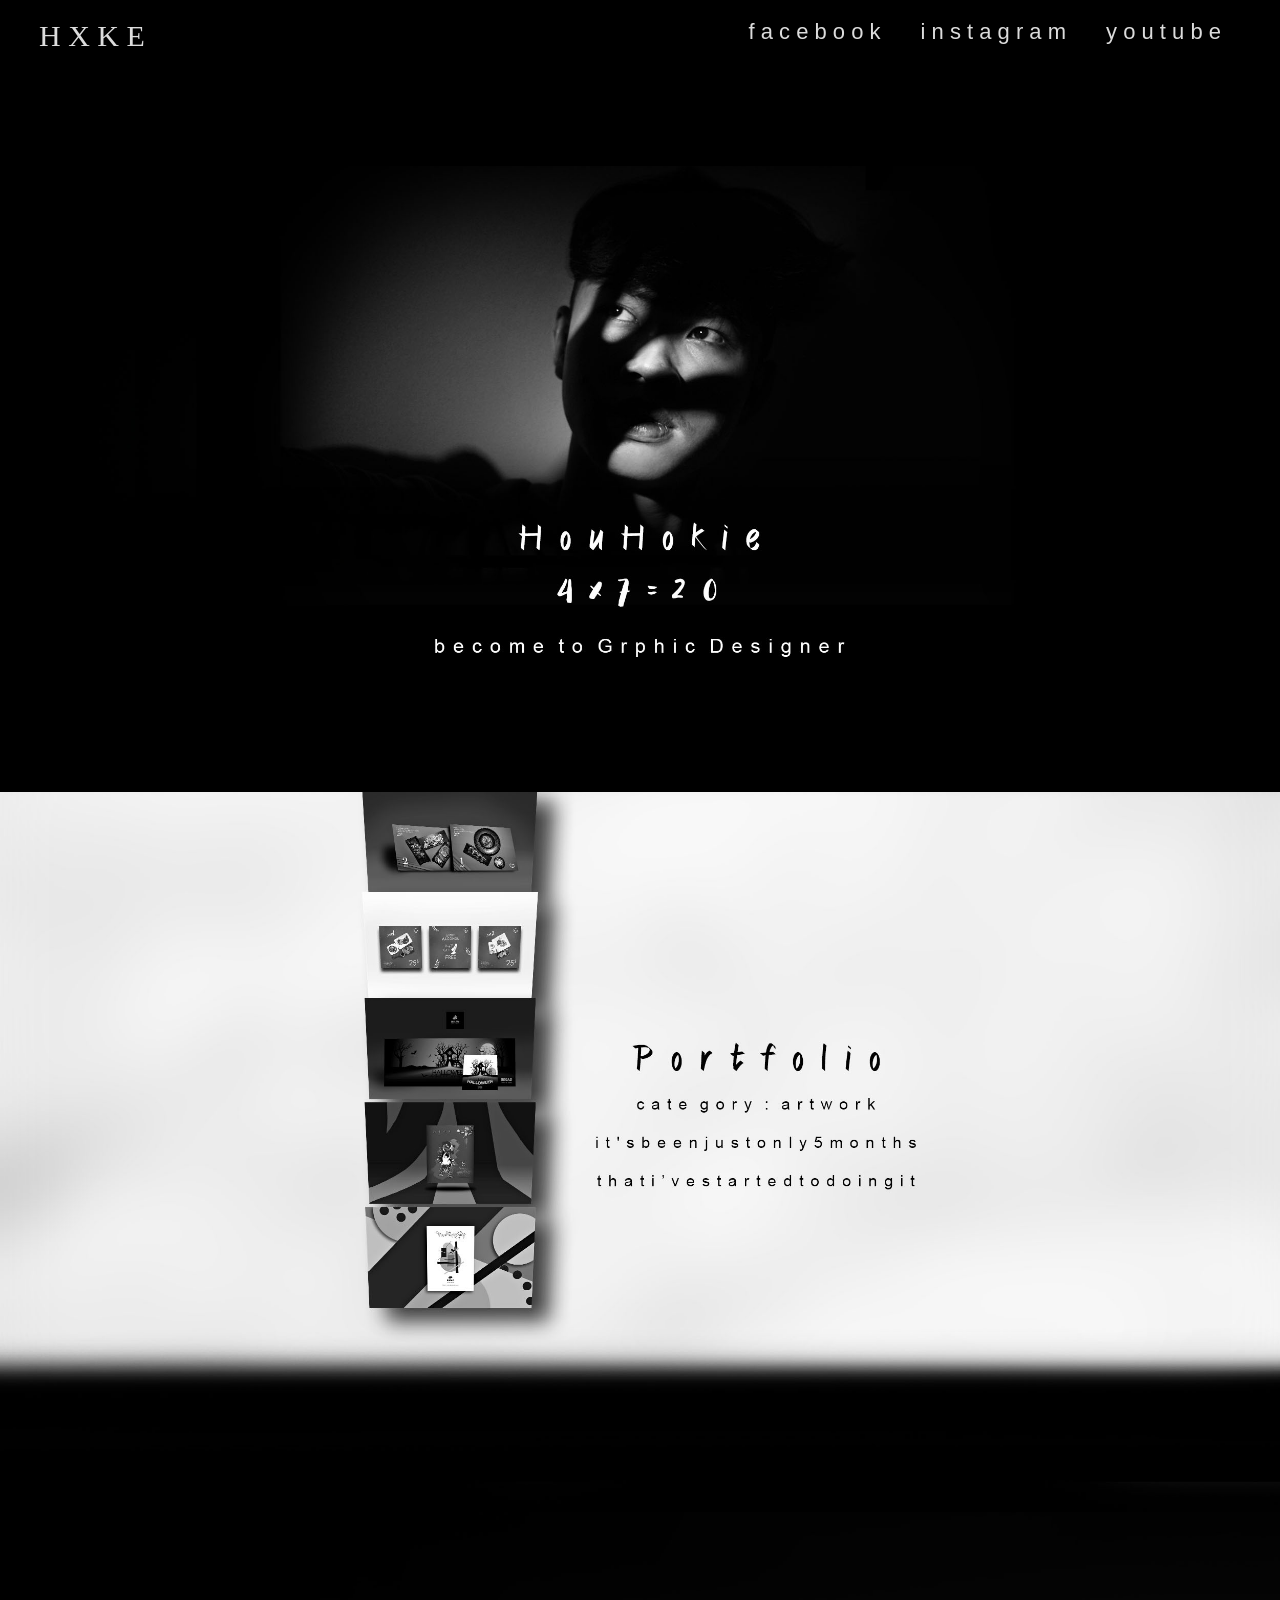
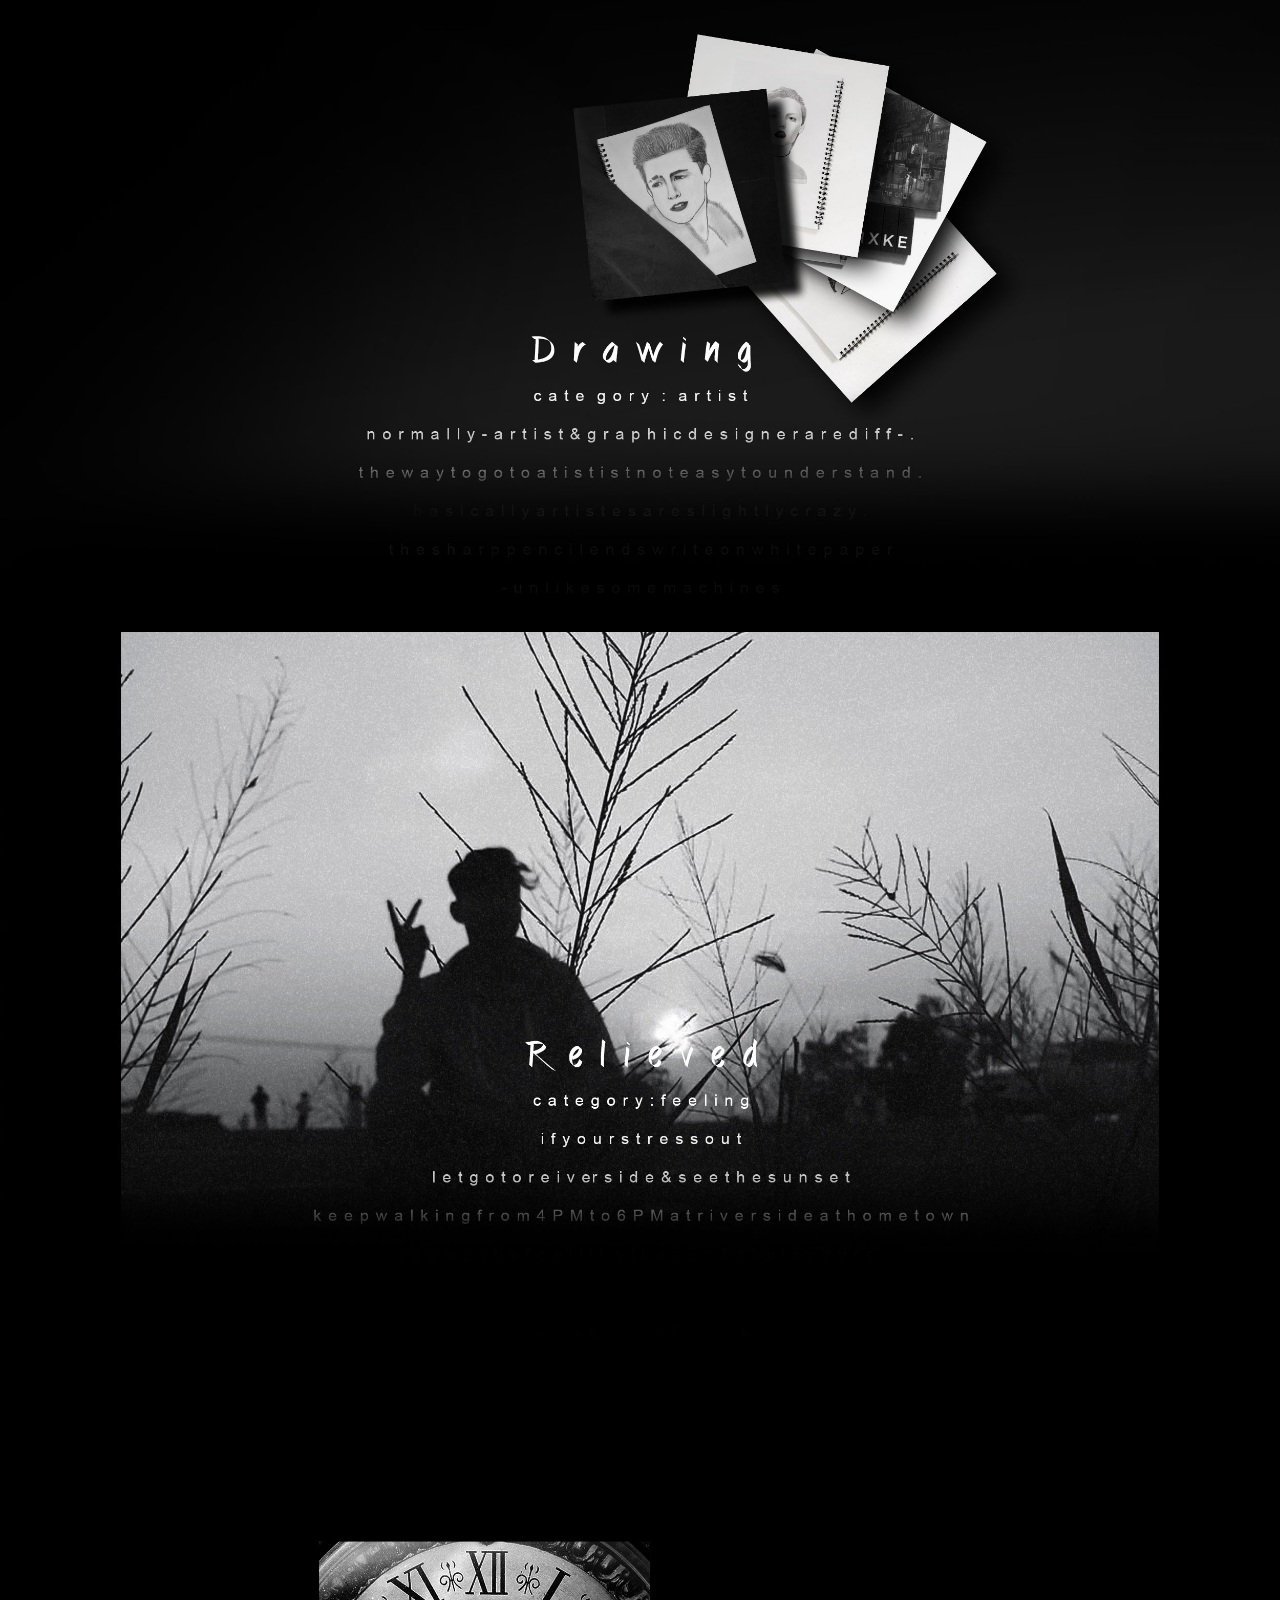
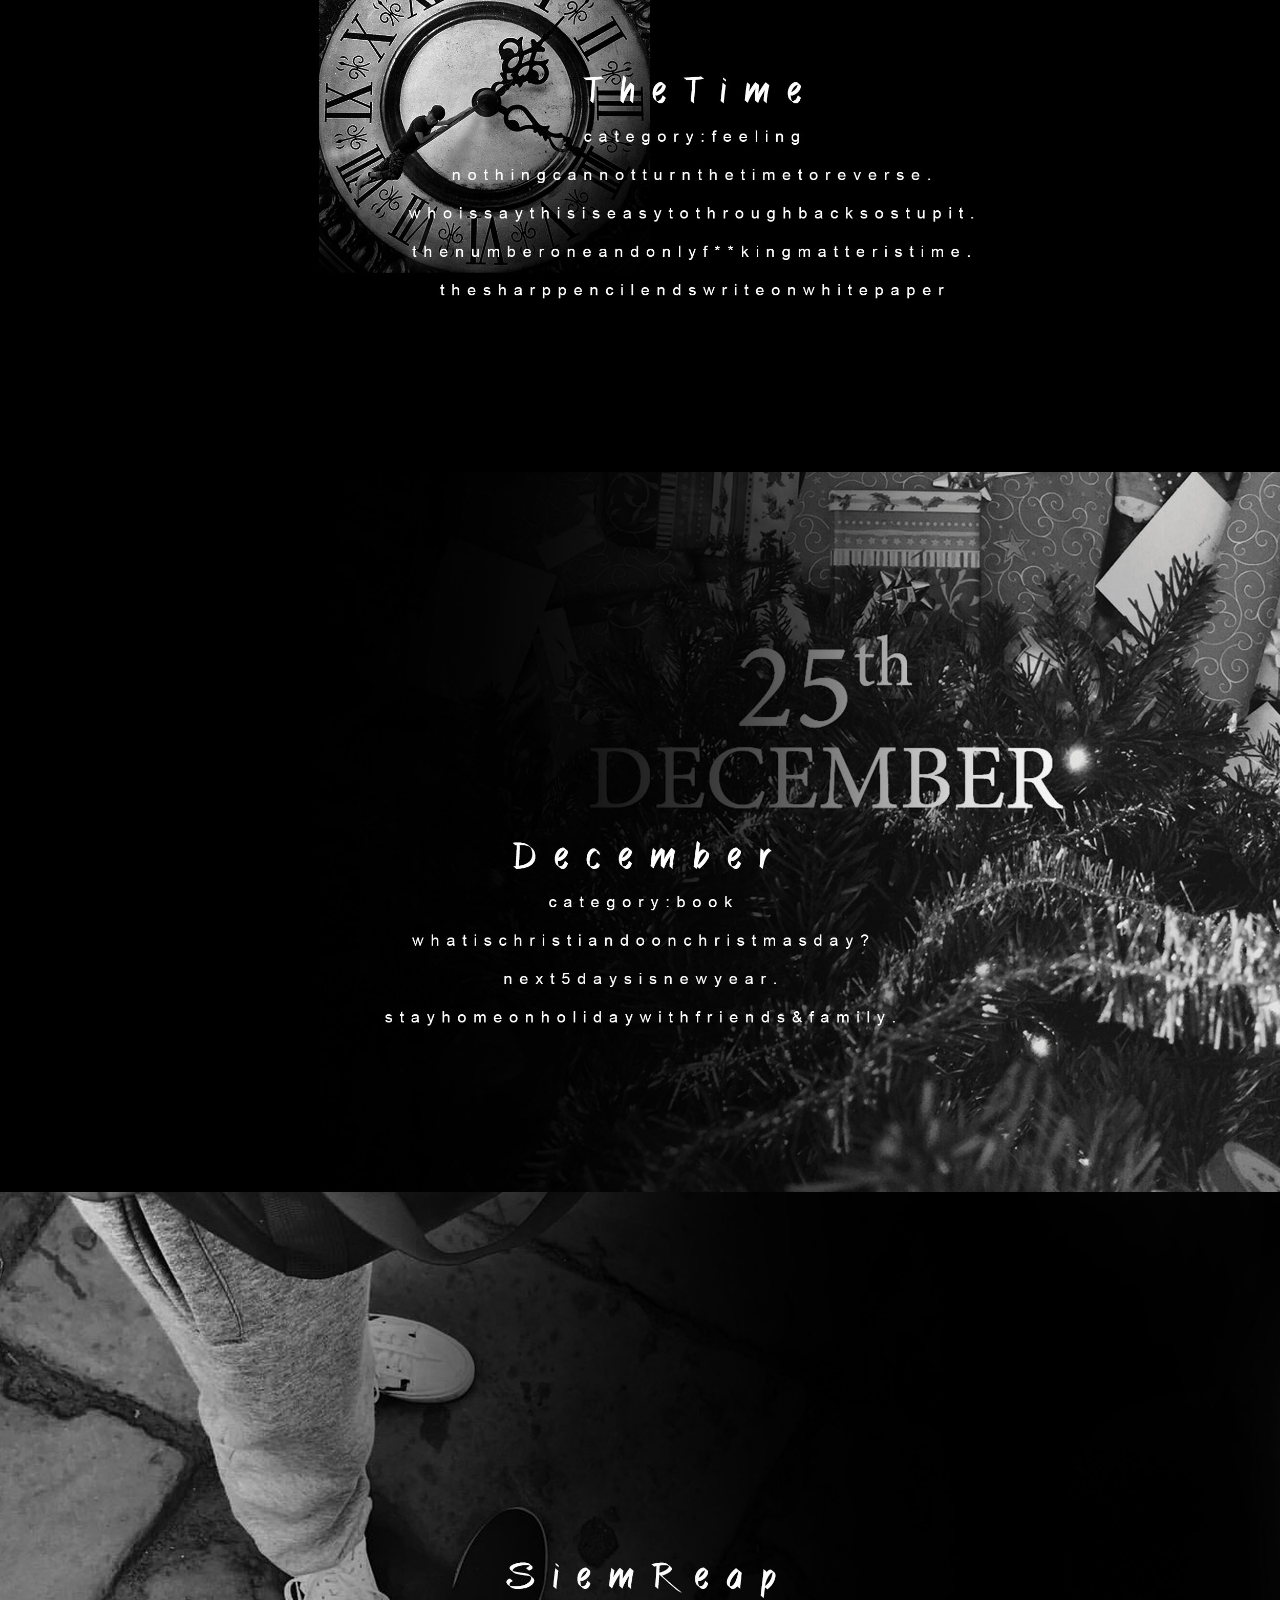
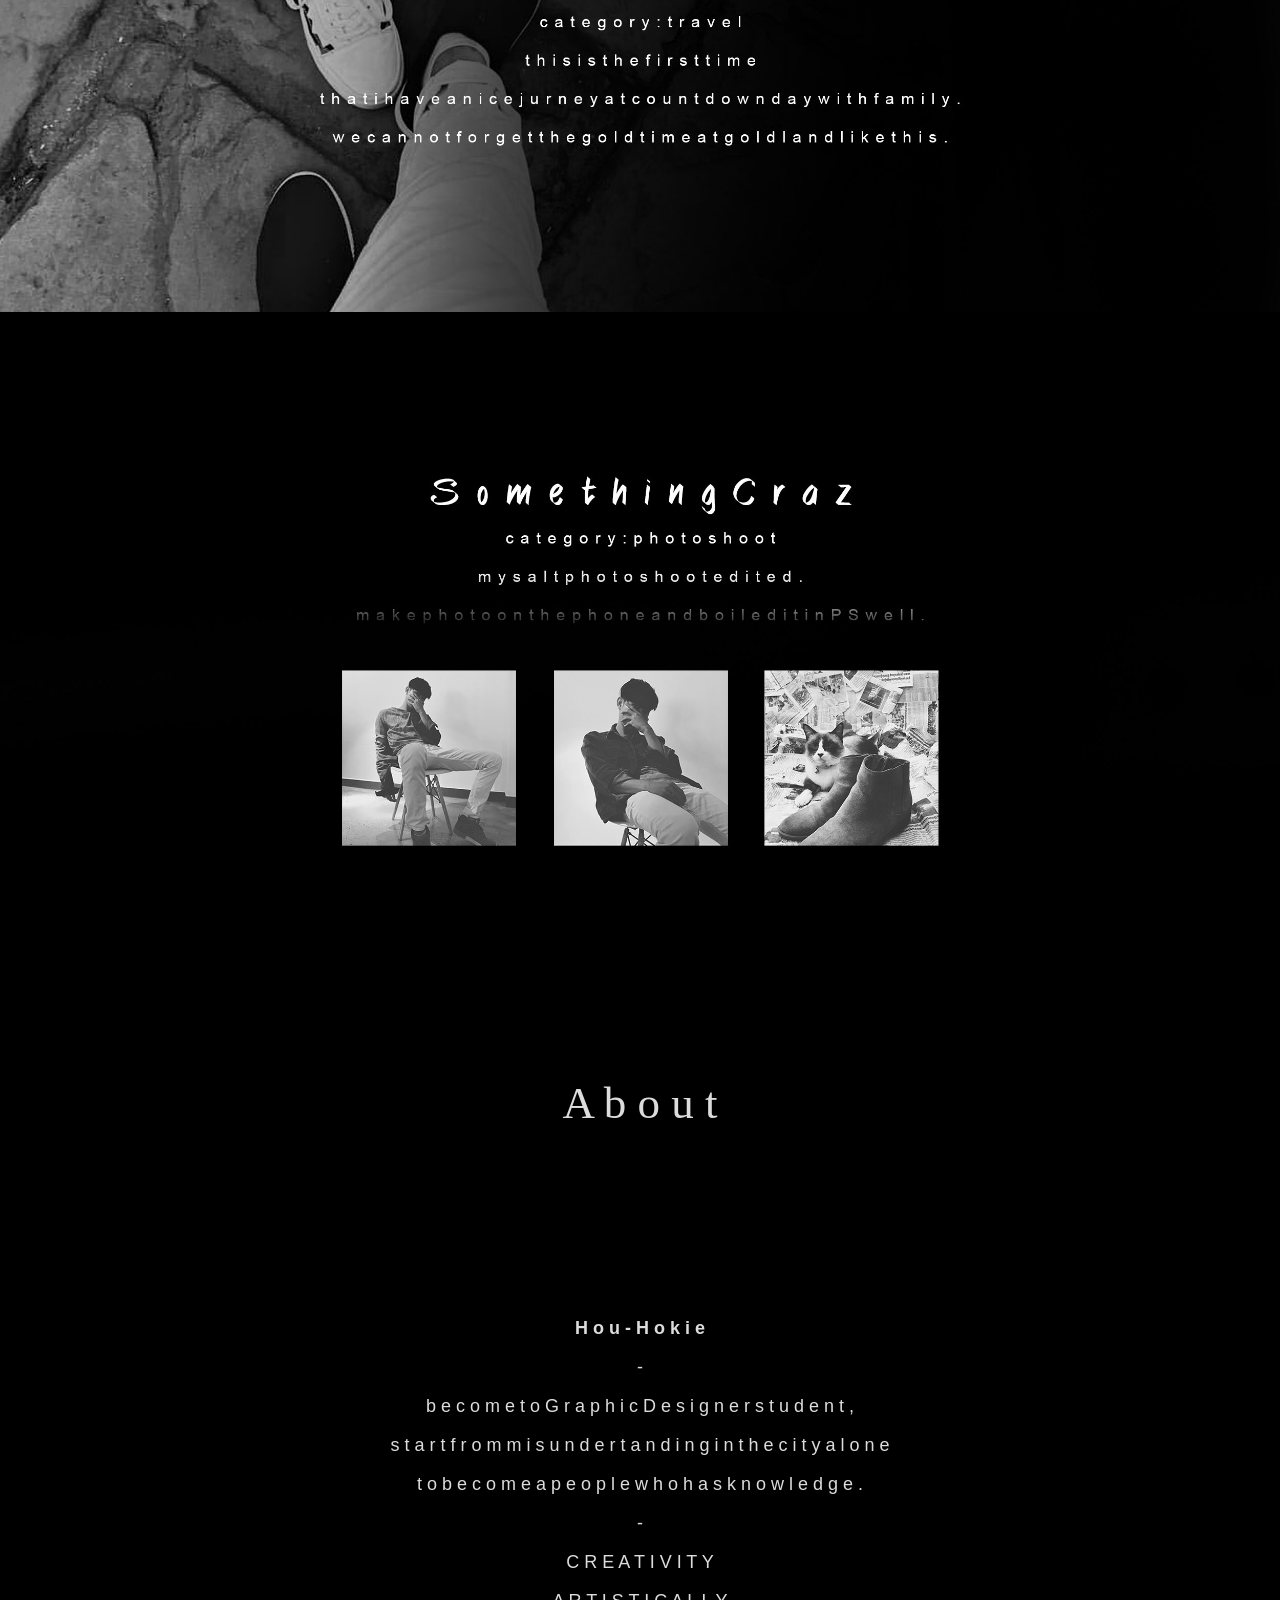
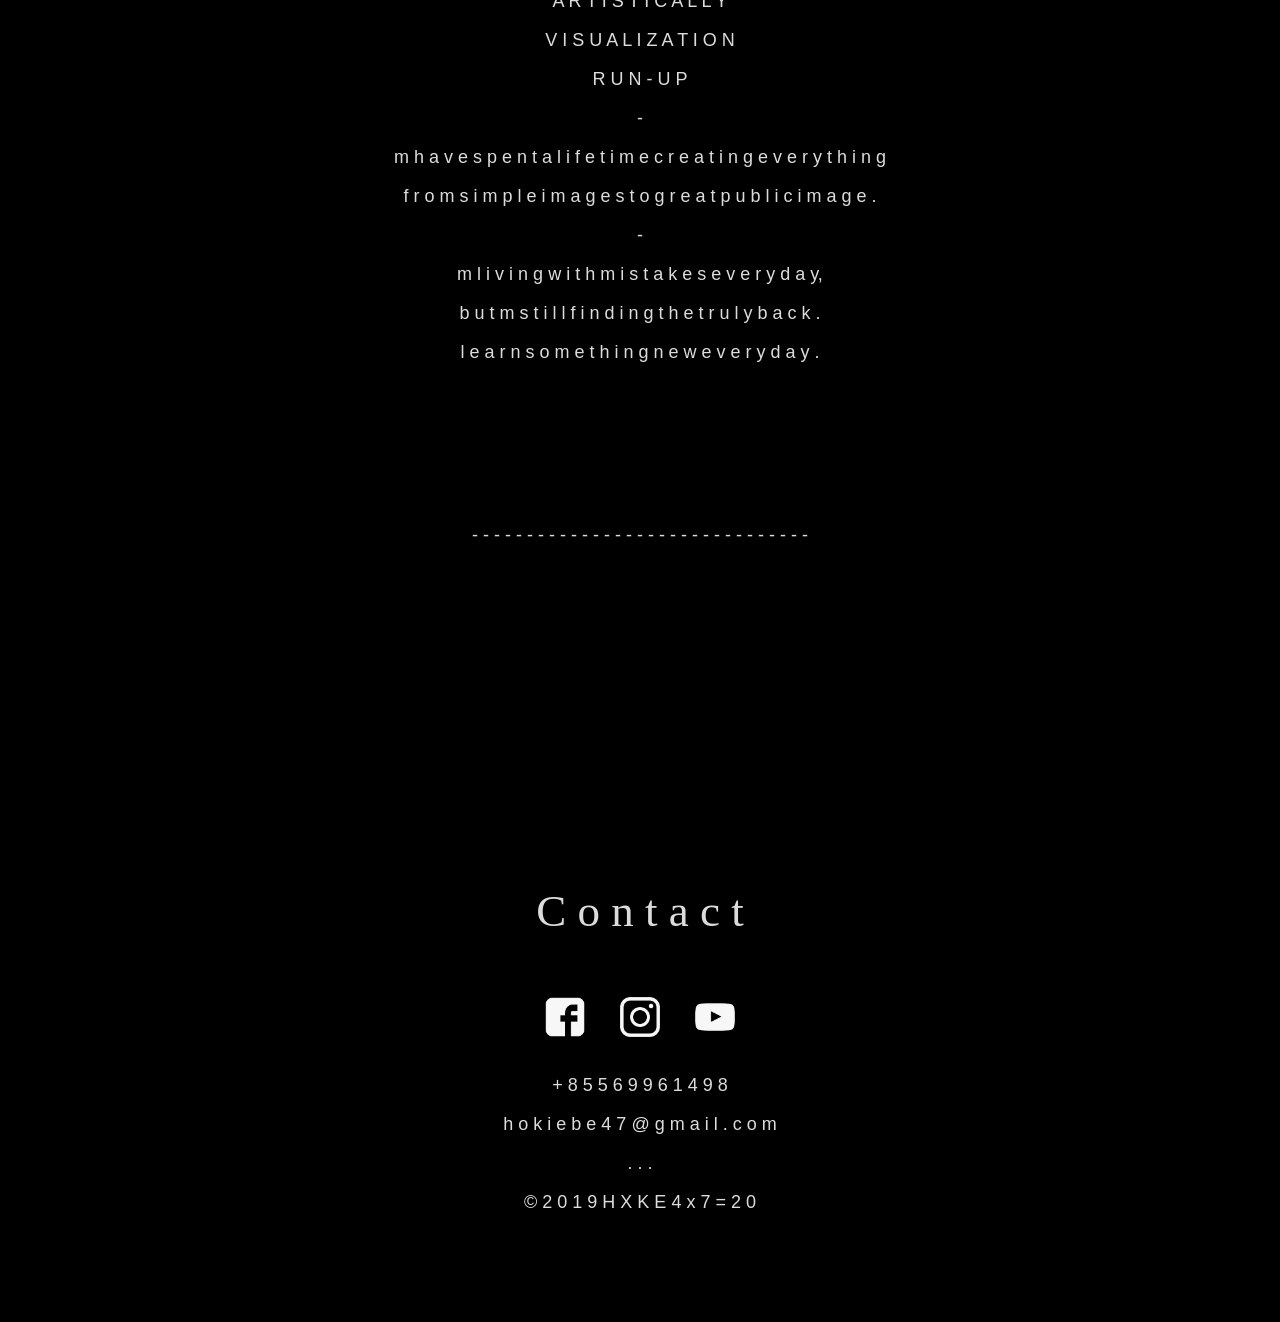
==== index.html @ 6c2bd742 "Add files via upload" ====
<!DOCTYPE html>
<html lang="en">
    <head>
<meta charset="utf-8">
<title> HXKE </title>
        <link href="Style.css" rel="stylesheet" type="text/css">
    </head>
<body>
    <div class="homebar">
        <a class="logo" href id="html"> H X K E </a>
        <a class="topbar1" href="https://www.youtube.com/channel/UCmtmzbi18lUagbbpnOC0Kqw?view_as=subscriber"> y o u t u b e </a>
        
        <a class="topbar1" href="https://www.instagram.com/itshouhokie/?hl=en"> i n s t a g r a m </a>
        
        <a class="topbar1" href="https://www.facebook.com/hokiebix"> f a c e b o o k </a> 
</div>
    
    
    
<div class="homecontent">   </div>
    
    

<a href="portfolio.html"> <div class="artwork"> </div> </a> 
    
        

<a href="Drawing.html"> <div class="drawing"> </div> </a> 
    
    
<a href="Feeling.html"> <div class="relieved"> </div> </a>   
    
<a href="Time.html"> <div class="thetime"> </div> </a>


    
<a href="25dec.html"> <div class="december"> </div> </a>
    

    
<a href="SR.html"> <div class="sr"> </div> </a>
    

<a href="instgram.html"> <div class="somethingcraz"> </div> </a>
    
    
    

         <p class="homepagetitle"> A b o u t </p>
    <div class="about">
        <div class="aboutbackground ">
            <div class="category">
            <br>
                <br>
                <br>
                <br>
                <br>
                <br>
<p> <b> H o u - H o k i e </b>
        <p> - </p>
        <p> b e c o m e t o G r a p h i c D e s i g n e r s t u d e n t ,</p> 
        <p> s t a r t  f r o m   m i s u n d e r t a n d i n g   i n   t h e   c i t y   a l o n e   </p> 
        <p>t o   b e c o m e  a  p e o p l e   w h o   h a s   k n o w l e d g e .</p>   
        <p> - </p> 
                <p> C R E A T I V I T Y </p>
                <p> A R T I S T I C A L L Y </p>
                <p> V I S U A L I Z A T I O N   </p>
                <p> R U N - U P</p>
                <p>-</p>
        <p>  m h a v e   s p e n t   a   l i f e t i m e   c r e a t i n g   e v e r y t h i n g </p> 
        <p> f r o m   s i m p l e   i m a g e s   t o   g r e a t   p u b l  i c i m a g e . </p>  
        <p> - </p> 
        <p> m l i v i n g w i t h m i s t a k  e s e v e r y d a y, </p> 
        <p> b u t  m s t i l l f i n d i n g   t h e   t r u l y   b a c k .</p> 
        <p> l e a r n   s o m e t h i n g   n e w   e v e r y d a y . </p>
                <br>
                <br>
                <br>
                <br>
                <br>
                <br>
                <p>- - - - - - - - - - - - - - - - - - - - - - - - - - - - - - -</p>
                
</div>
    </div>
    </div>

    
            
            
     <p class="homepagetitle"> C o n t a c t </p>
    <div class="contact">
        <div class="category">
            
                    <a href="https://www.facebook.com/hokiebix" >
  <img class="icon"  src="FB%20icon.png" alt="image" > 
 </a>
            
            <a href="https://www.instagram.com/itshouhokie/?hl=en" >
  <img class="icon"  src="IG%20icon.png" alt="image" > 
 </a>
            
            
            <a href="https://www.youtube.com/channel/UCmtmzbi18lUagbbpnOC0Kqw?view_as=subscriber" >
  <img class="icon"  src="Youtube%20icon.png" alt="image" > 
            </a>
                
                
            
     <p > + 8 5 5  6 9   9 6 1  4 9 8 </p>
    <p > h o k i e b e 4 7 @ g  m a i l . c o m </p>
        <p >. . .</p>
            <p> © 2 0 1 9   H X K E   4  x 7 = 2 0 </p>
        </div>
        </div>
    </body>
---- Style.css ----
body { margin: 0; padding: 0; background-color: black}


.cover { background-size: cover; background-repeat: no-repeat;; background-position: center top}


a:link{text-decoration: none;}
a:hover {color: #929292}

html {
    scroll-behavior: smooth; }


.homebar {padding: 19px; font-size: 20px; font-family: Arial ; color: black; bottom: 0px; position: relative; background-color: black}


.logo { padding: 20px; font-size: 30px; font-family: callibrush ; color: gainsboro; }


.topbar1 { font-size: 22px; font-family: Arial; float: right; margin-right: 40px; color: gainsboro}


.homepagetitle {font-size: 45px; text-align: center; font-family: callibrush; color: gainsboro}
.everyhome1 { text-align: center; font-family: Arial; color:  white;}


.category { font-size: 18px; color: gainsboro; font-family: Arial; text-align: center;}


.more { font-family: Arial; color: gainsboro}

.photographya1 { padding: 15px}


.homecontent {
    height: 80vh;
        background-image: url(Best%20Cover%20Mine%20B&W%20for%20HXKE%20WEB.jpg);
    background-size: cover;
        background-repeat: no-repeat;
        background-position: center;
        text-align: center;}

.artwork {
    height: 80vh;
        background-image: url(marble.jpg);
    background-size: cover;
        background-repeat: no-repeat;
        background-position: center;
        text-align: center;}

.drawing {
    height: 80vh;
        background-image: url(dr.jpg);
    background-size: cover;
        background-repeat: no-repeat;
        background-position: center;
        text-align: center;}


.thetime {
    height: 80vh;
        background-image: url(clock%201.jpg);
    background-size: cover;
        background-repeat: no-repeat;
        background-position: center;
        text-align: center;}

.relieved {
    height: 80vh;
        background-image: url(homeland%201.jpg) ;
    background-size: cover;
        background-repeat: no-repeat;
        background-position: center;
        text-align: center;}

.december {
    height: 80vh;
        background-image: url(Hour%20Hoky%20-%20Christmas%20Magazine%201.jpg) ;
    background-size: cover;
        background-repeat: no-repeat;
        background-position: center;
        text-align: center;}


.sr {
    height: 80vh;
        background-image: url(SR.jpg) ;
    background-size: cover;
        background-repeat: no-repeat;
        background-position: center;
        text-align: center;}



.somethingcraz {
    height: 80vh;
        background-image: url(somethingcraz.jpg) ;
    background-size: cover;
        background-repeat: no-repeat;
        background-position: center;
        text-align: center;}


.photography { text-align: center;}




.aboutbackground {
    height: 1111px;
        background-image: url(Best%20Cover%20Mine%20B&W.jpg);
        background-repeat: no-repeat;
        background-position: center;
        text-align: center; margin-bottom: 200px; background-attachment: fixed;}


.contact { text-align: center; height: 340px }




.imgartwork {  width: 400px; height: 400px; padding: 15px}
.imgartworkhome {  width: 31%;padding: 5px}
.imgartwork1 {  width: 250px; height: 250px; padding: 15px}
.imgartworkd {  width: 95%; padding: 20px  }
.imageartworkfull { width: 70%; padding: 20px}
.icon {width: 40px; padding: 15px}
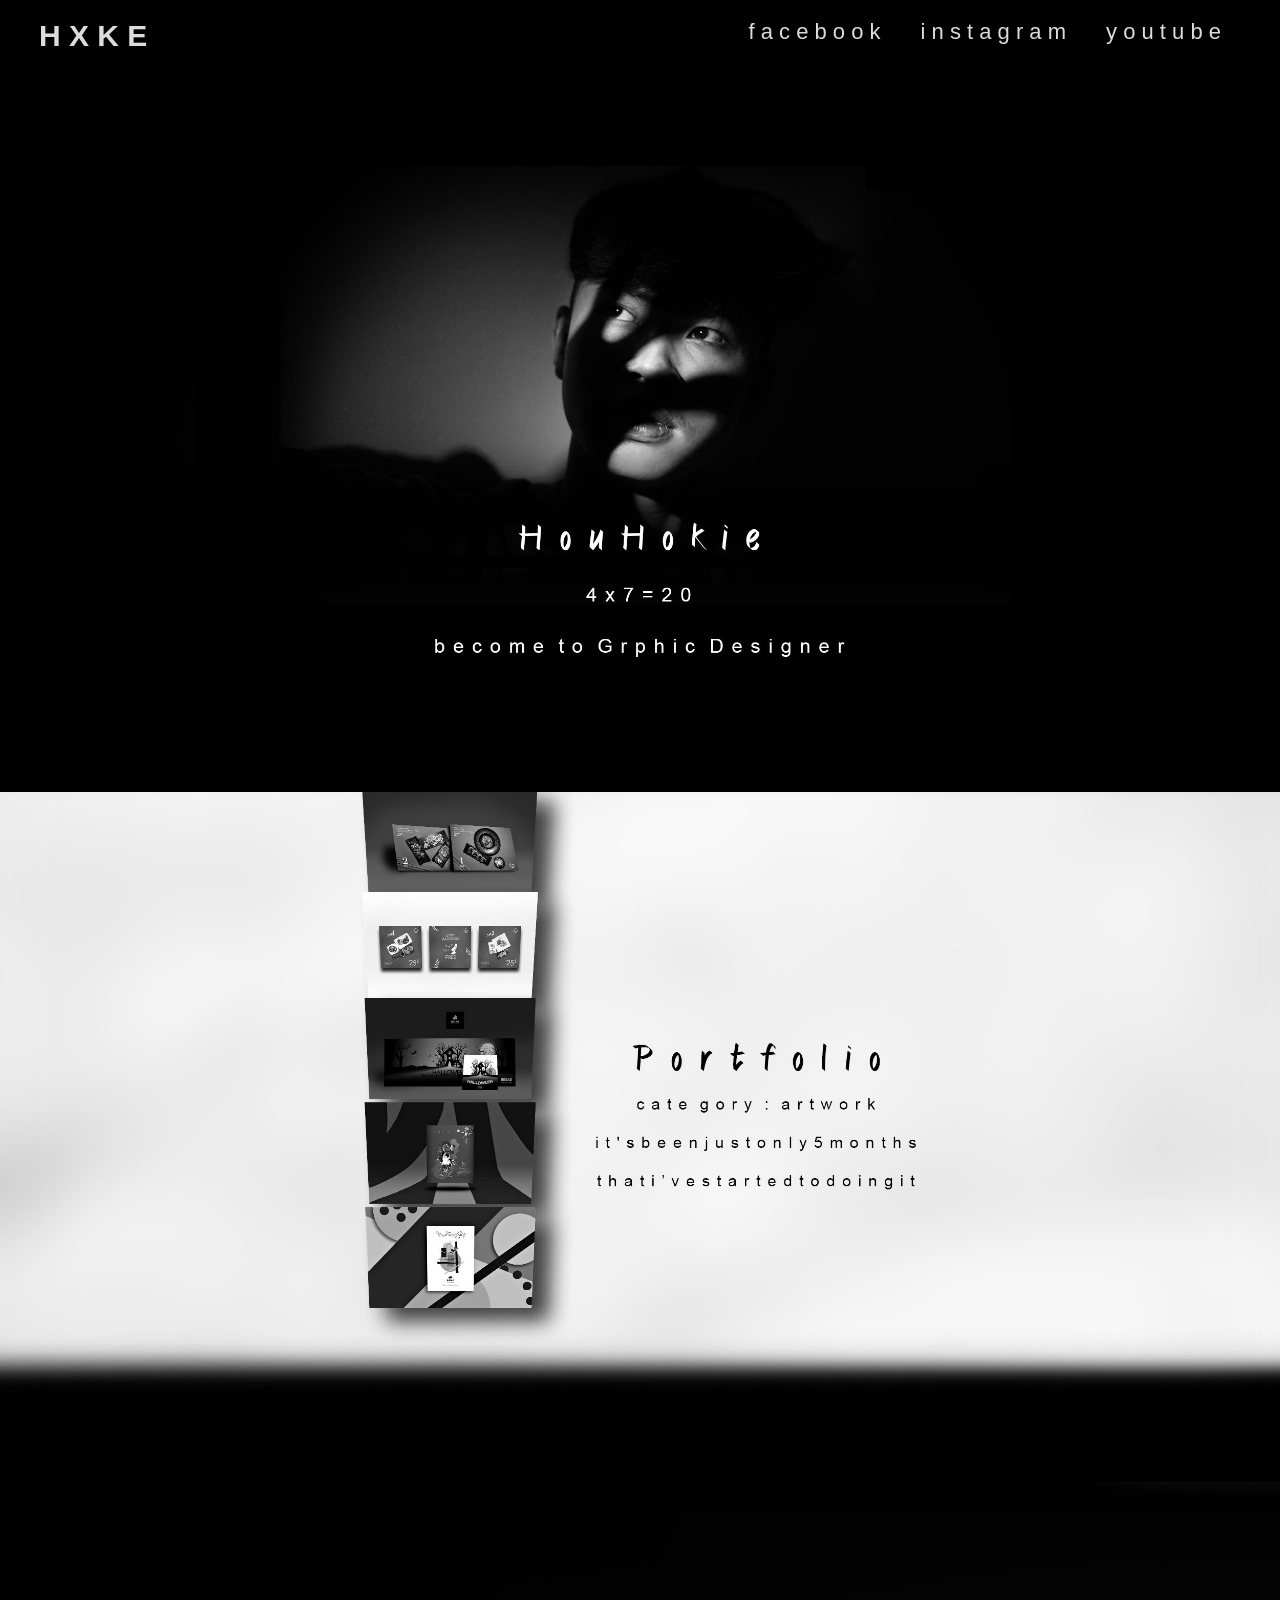
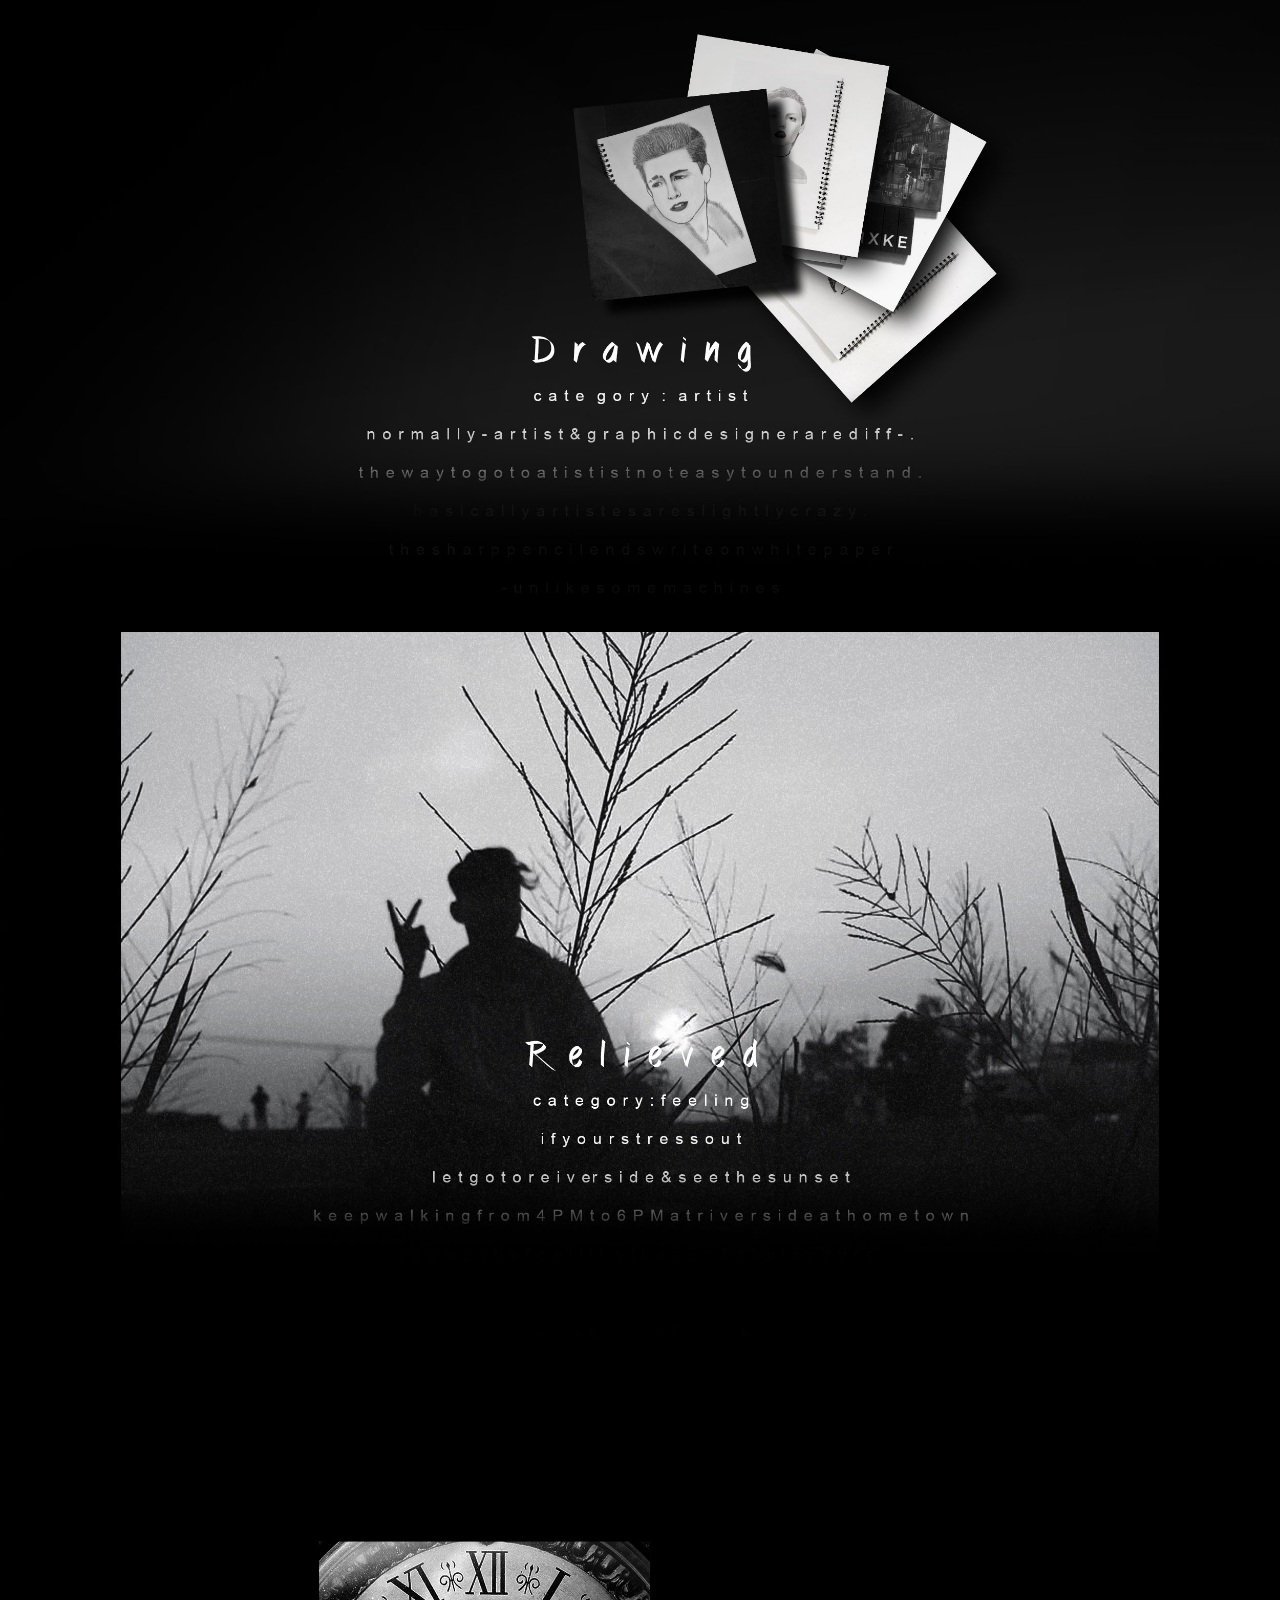
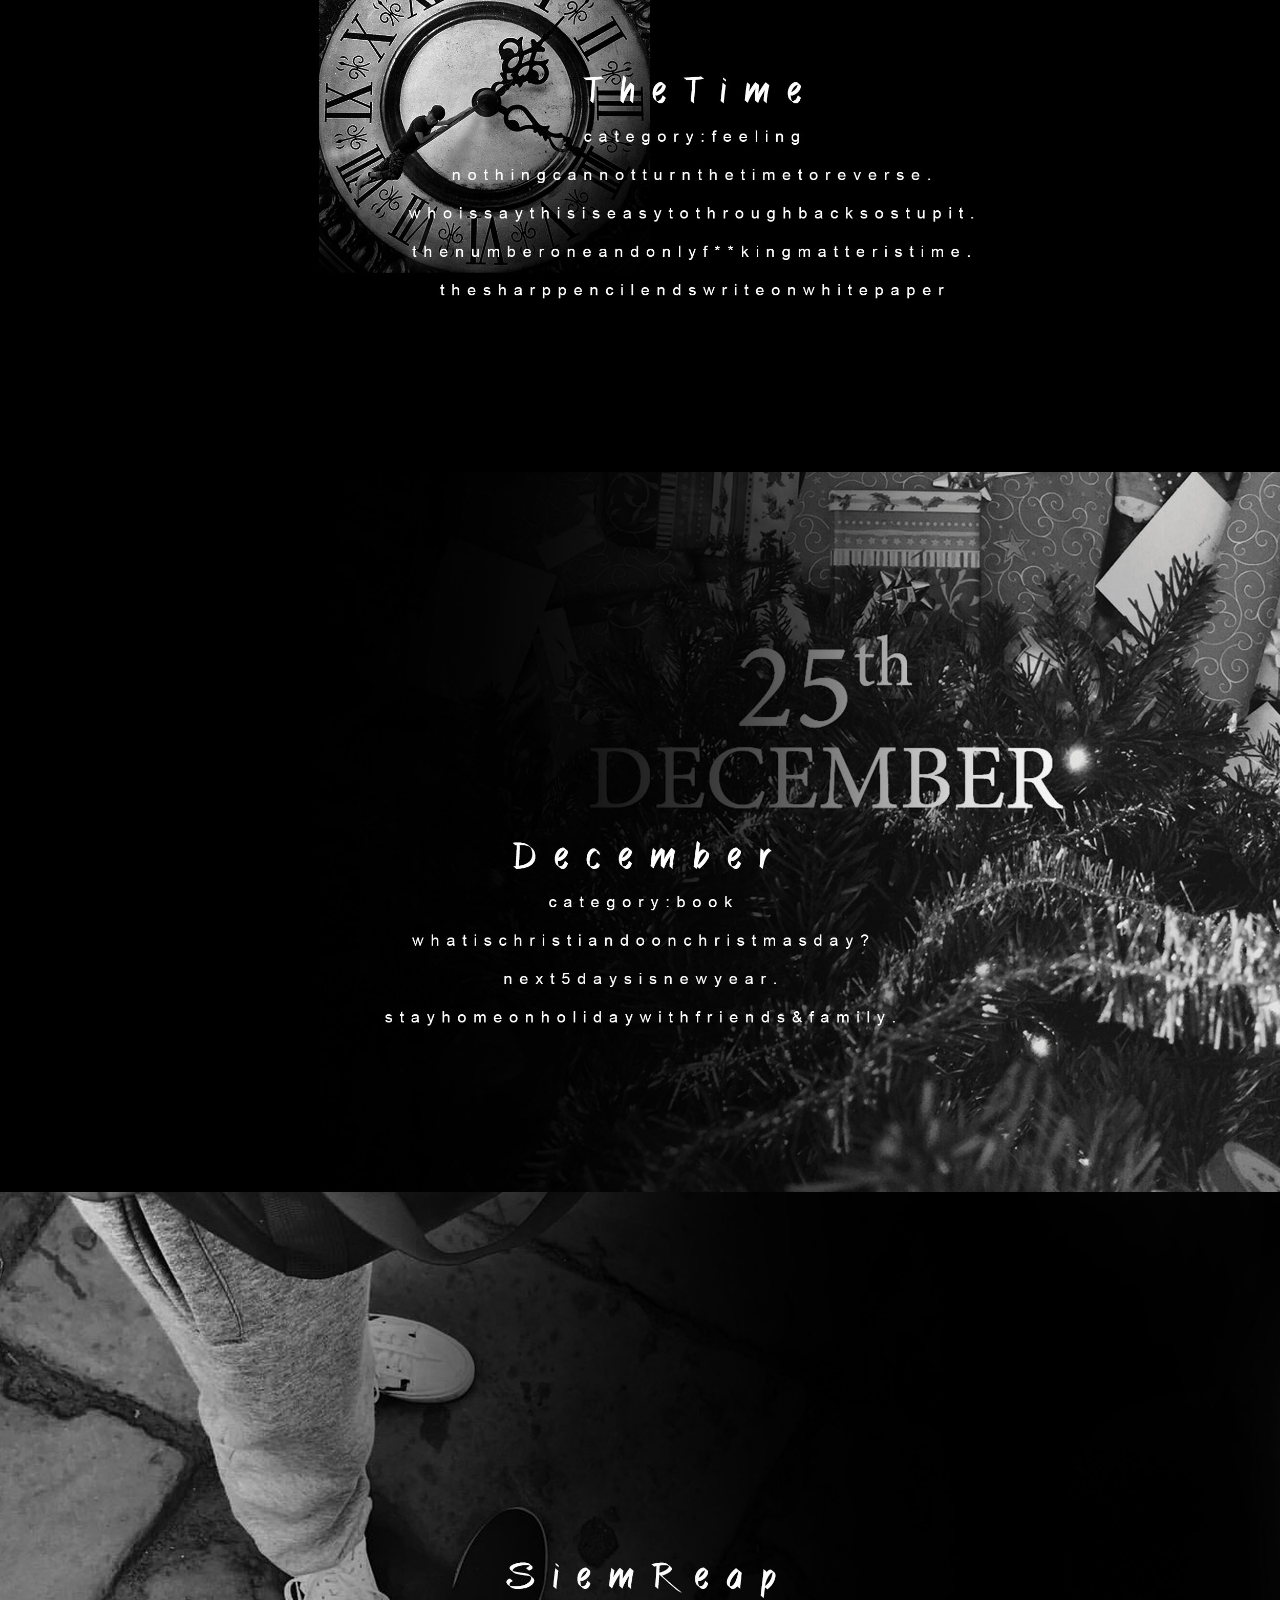
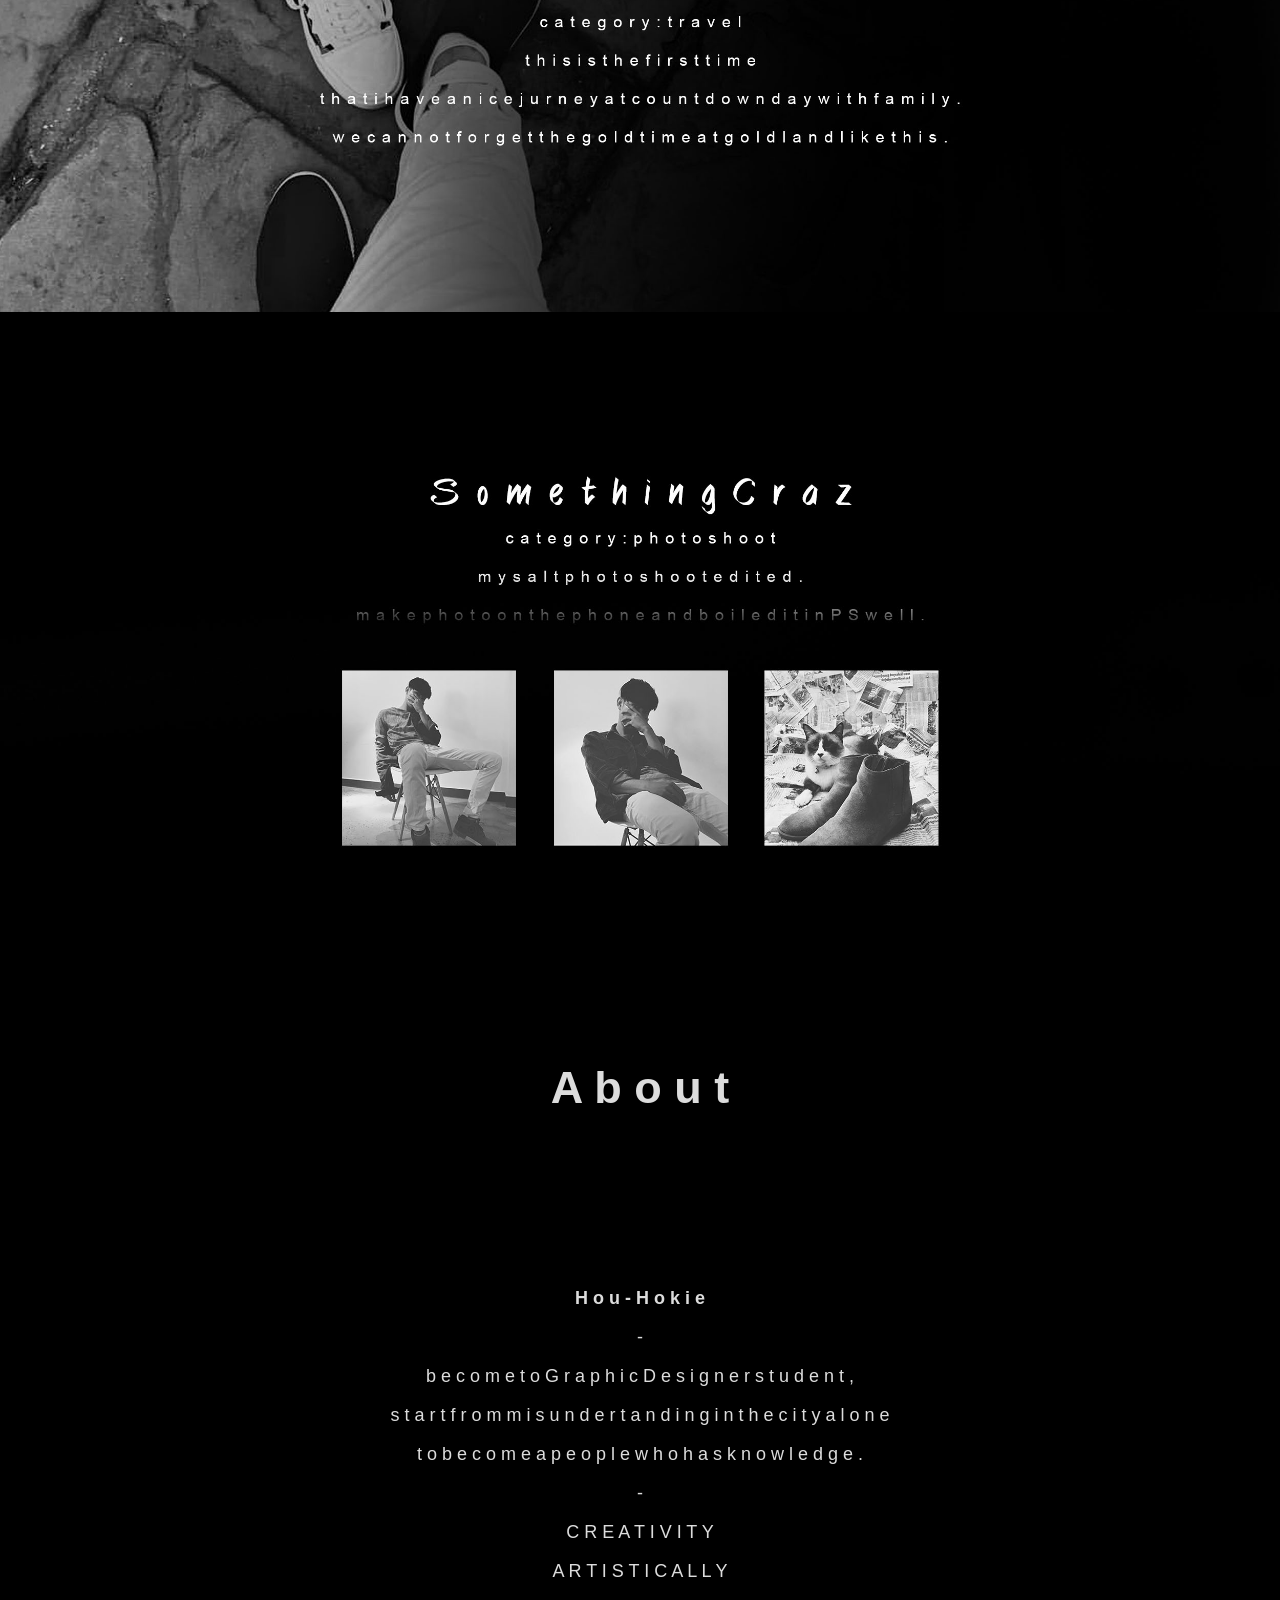
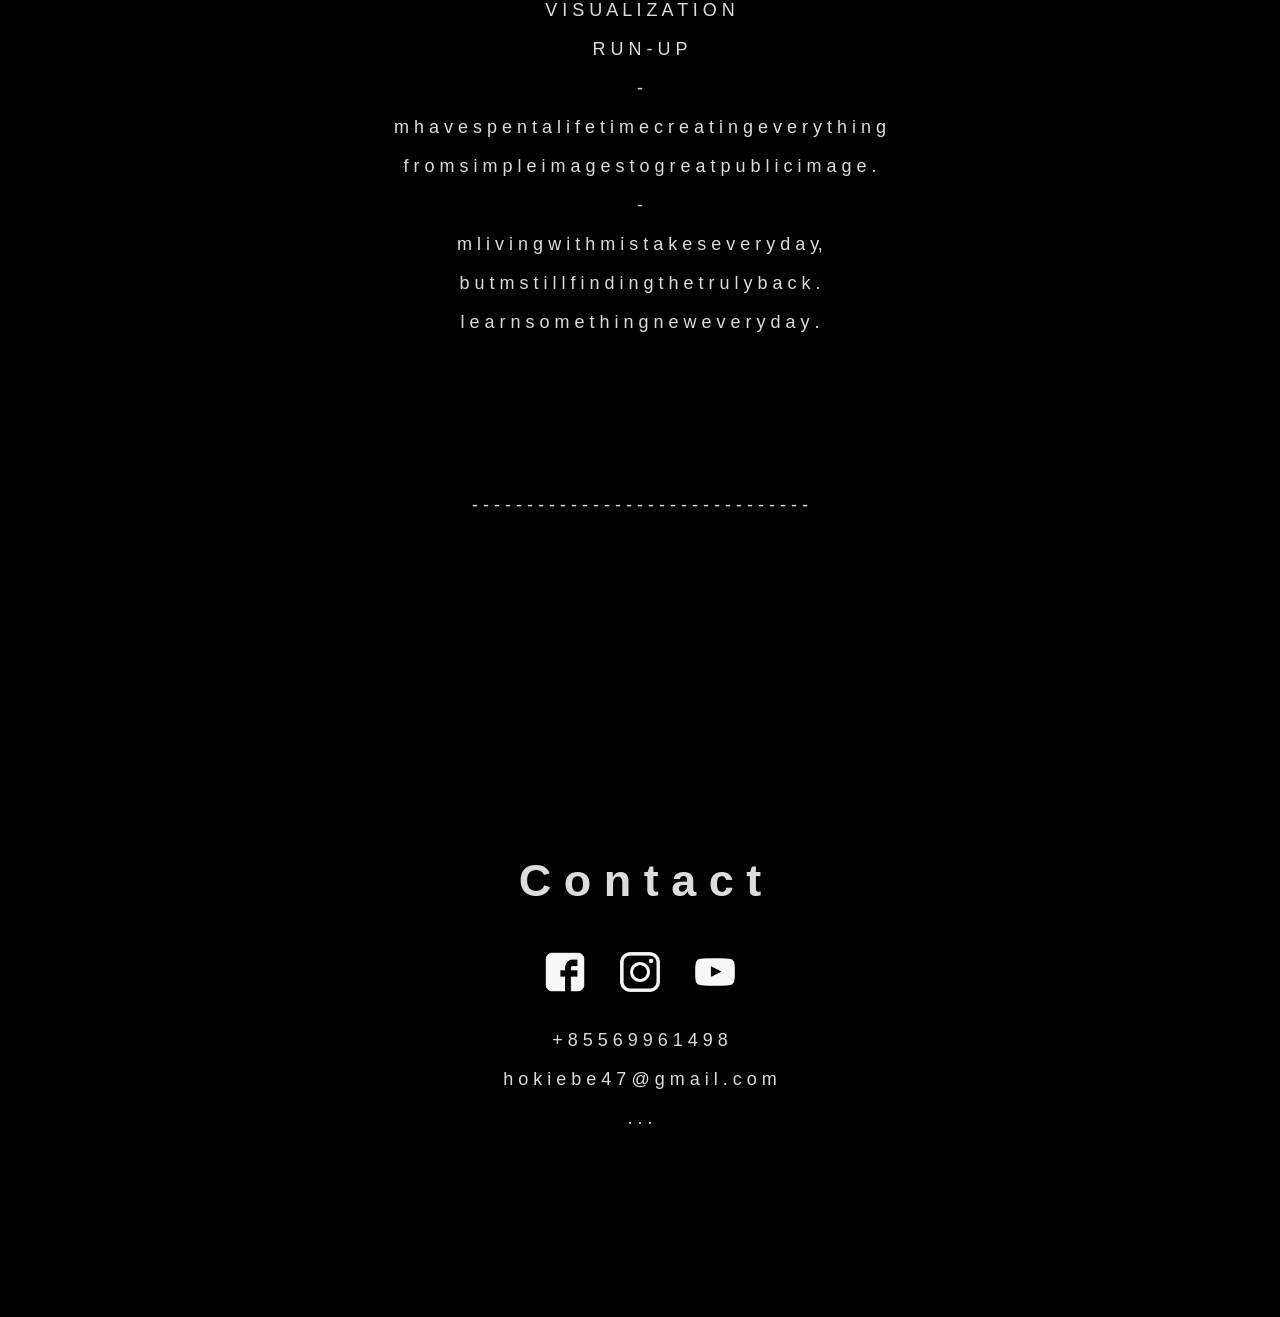
==== commit 800ae765: "Add files via upload" ====
--- a/index.html
+++ b/index.html
@@ -7,7 +7,7 @@
     </head>
 <body>
     <div class="homebar">
-        <a class="logo" href id="html"> H X K E </a>
+        <a class="logo" href id="html"> <b> H X K E</b>  </a>
         <a class="topbar1" href="https://www.youtube.com/channel/UCmtmzbi18lUagbbpnOC0Kqw?view_as=subscriber"> y o u t u b e </a>
         
         <a class="topbar1" href="https://www.instagram.com/itshouhokie/?hl=en"> i n s t a g r a m </a>
@@ -46,7 +46,7 @@
     
     
 
-         <p class="homepagetitle"> A b o u t </p>
+         <h1 class="homepagetitle"> A b o u t </h1>
     <div class="about">
         <div class="aboutbackground ">
             <div class="category">
@@ -88,7 +88,7 @@
     
             
             
-     <p class="homepagetitle"> C o n t a c t </p>
+     <h1 class="homepagetitle"> C o n t a c t </h1>
     <div class="contact">
         <div class="category">
             
@@ -110,7 +110,6 @@
      <p > + 8 5 5  6 9   9 6 1  4 9 8 </p>
     <p > h o k i e b e 4 7 @ g  m a i l . c o m </p>
         <p >. . .</p>
-            <p> © 2 0 1 9   H X K E   4  x 7 = 2 0 </p>
         </div>
         </div>
     </body>
--- a/Style.css
+++ b/Style.css
@@ -14,13 +14,13 @@
 .homebar {padding: 19px; font-size: 20px; font-family: Arial ; color: black; bottom: 0px; position: relative; background-color: black}
 
 
-.logo { padding: 20px; font-size: 30px; font-family: callibrush ; color: gainsboro; }
+.logo { padding: 20px; font-size: 30px; font-family: Arial ; color: gainsboro; }
 
 
 .topbar1 { font-size: 22px; font-family: Arial; float: right; margin-right: 40px; color: gainsboro}
 
 
-.homepagetitle {font-size: 45px; text-align: center; font-family: callibrush; color: gainsboro}
+.homepagetitle {font-size: 45px; text-align: center; font-family: Arial; color: gainsboro}
 .everyhome1 { text-align: center; font-family: Arial; color:  white;}
 
 
@@ -114,7 +114,7 @@
         text-align: center; margin-bottom: 200px; background-attachment: fixed;}
 
 
-.contact { text-align: center; height: 340px }
+.contact { text-align: center; height: 380px }
 
 
 
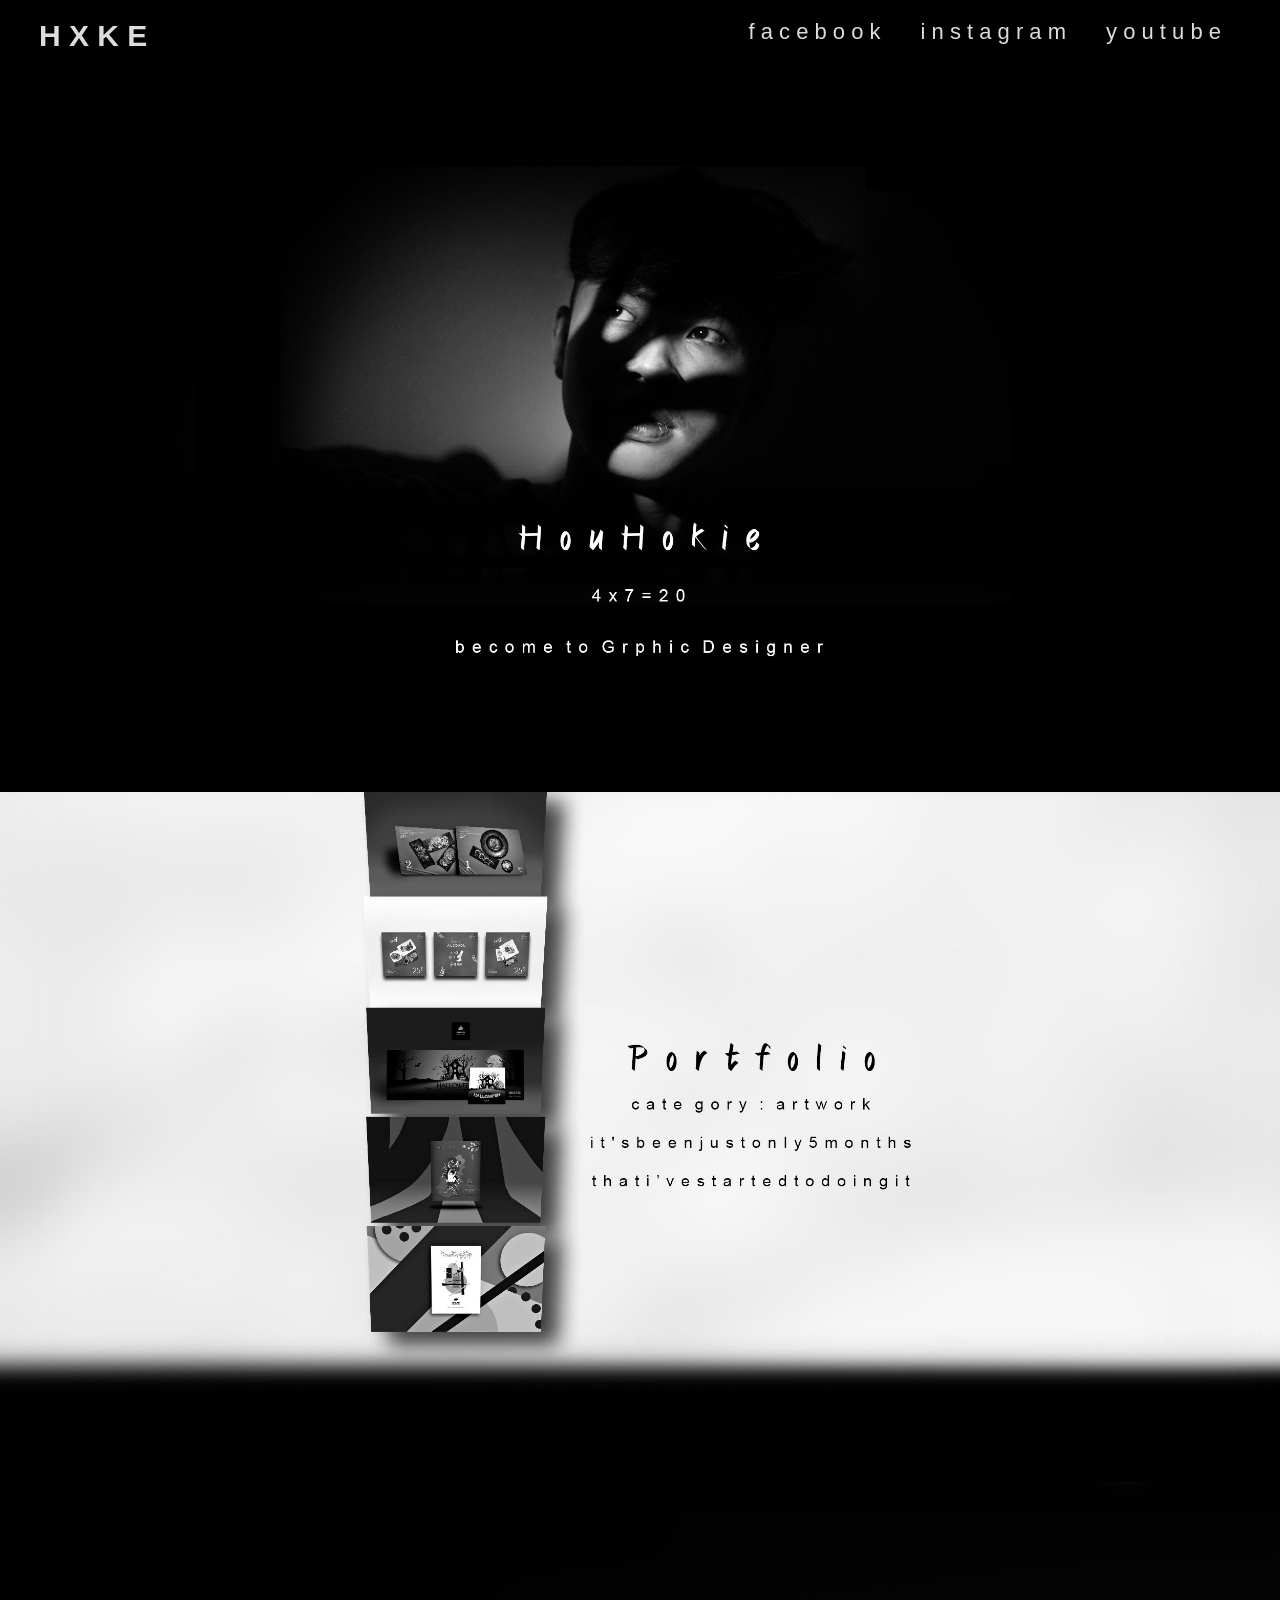
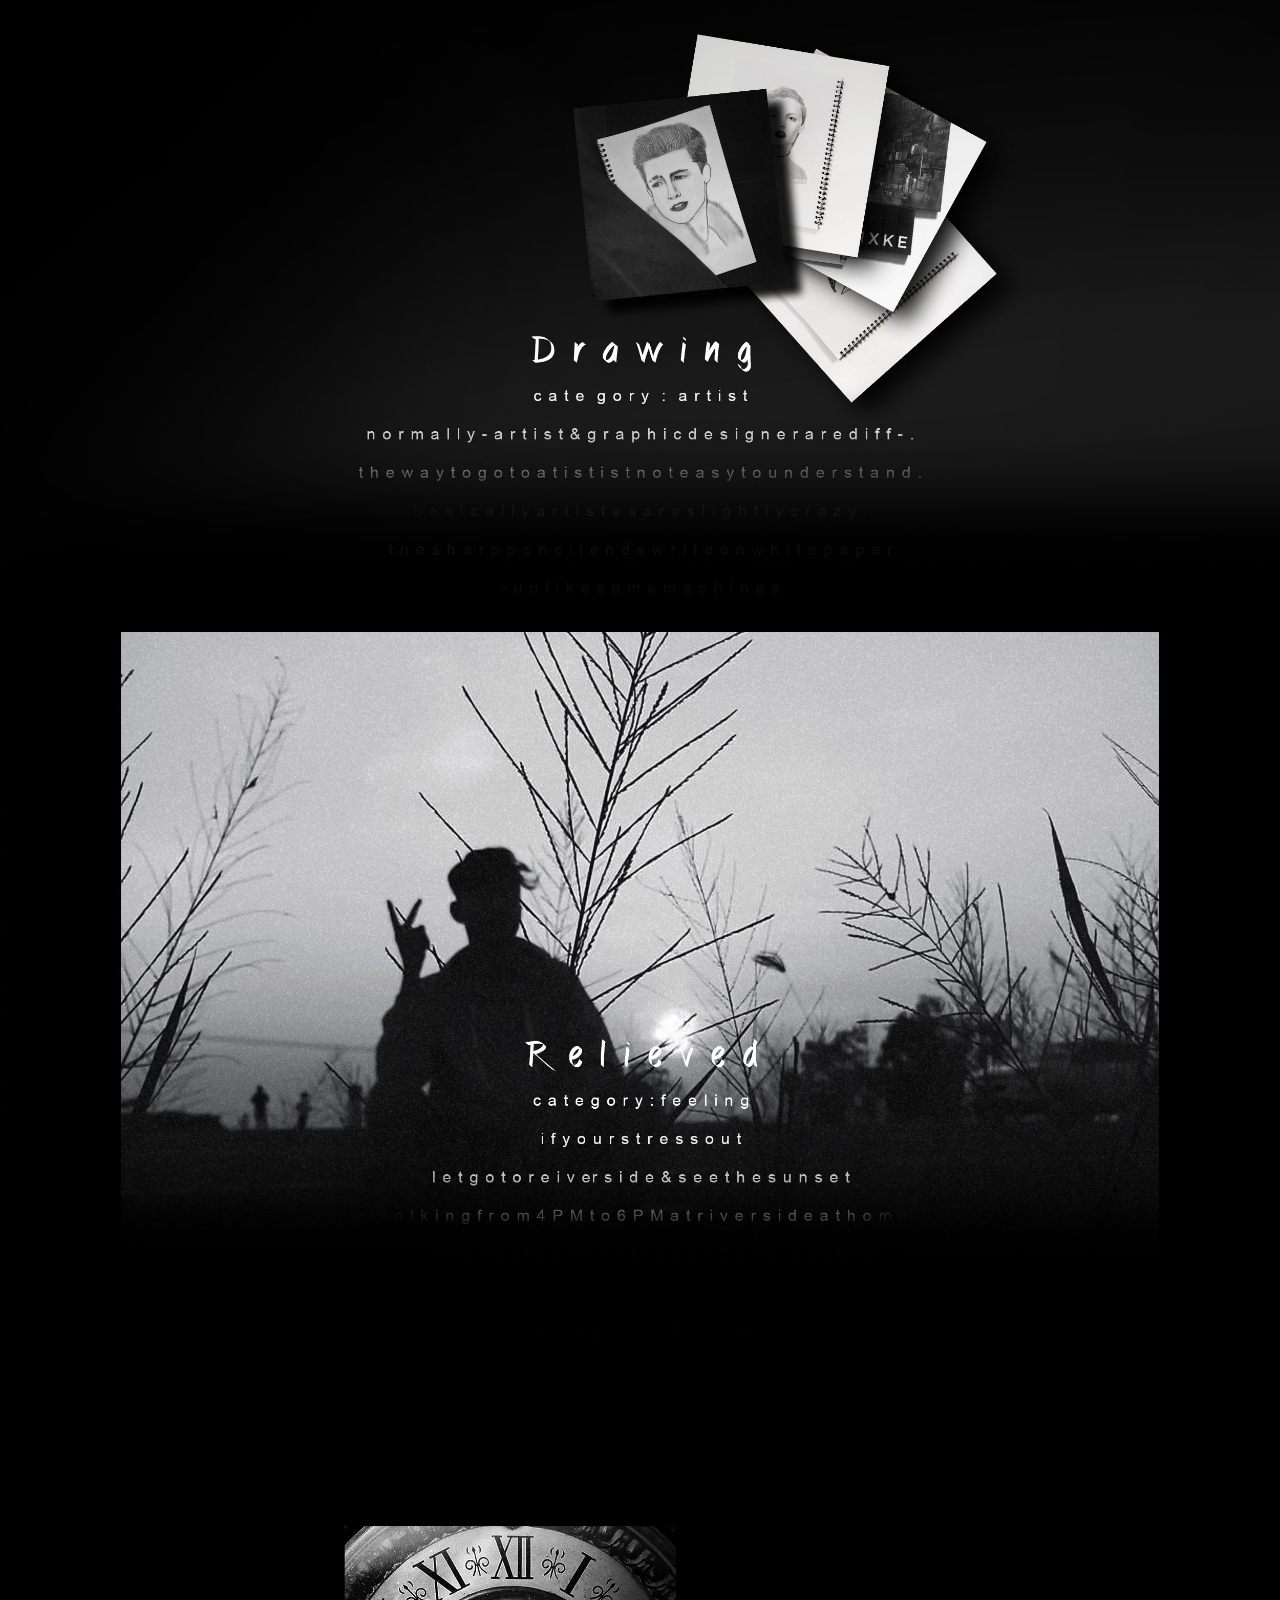
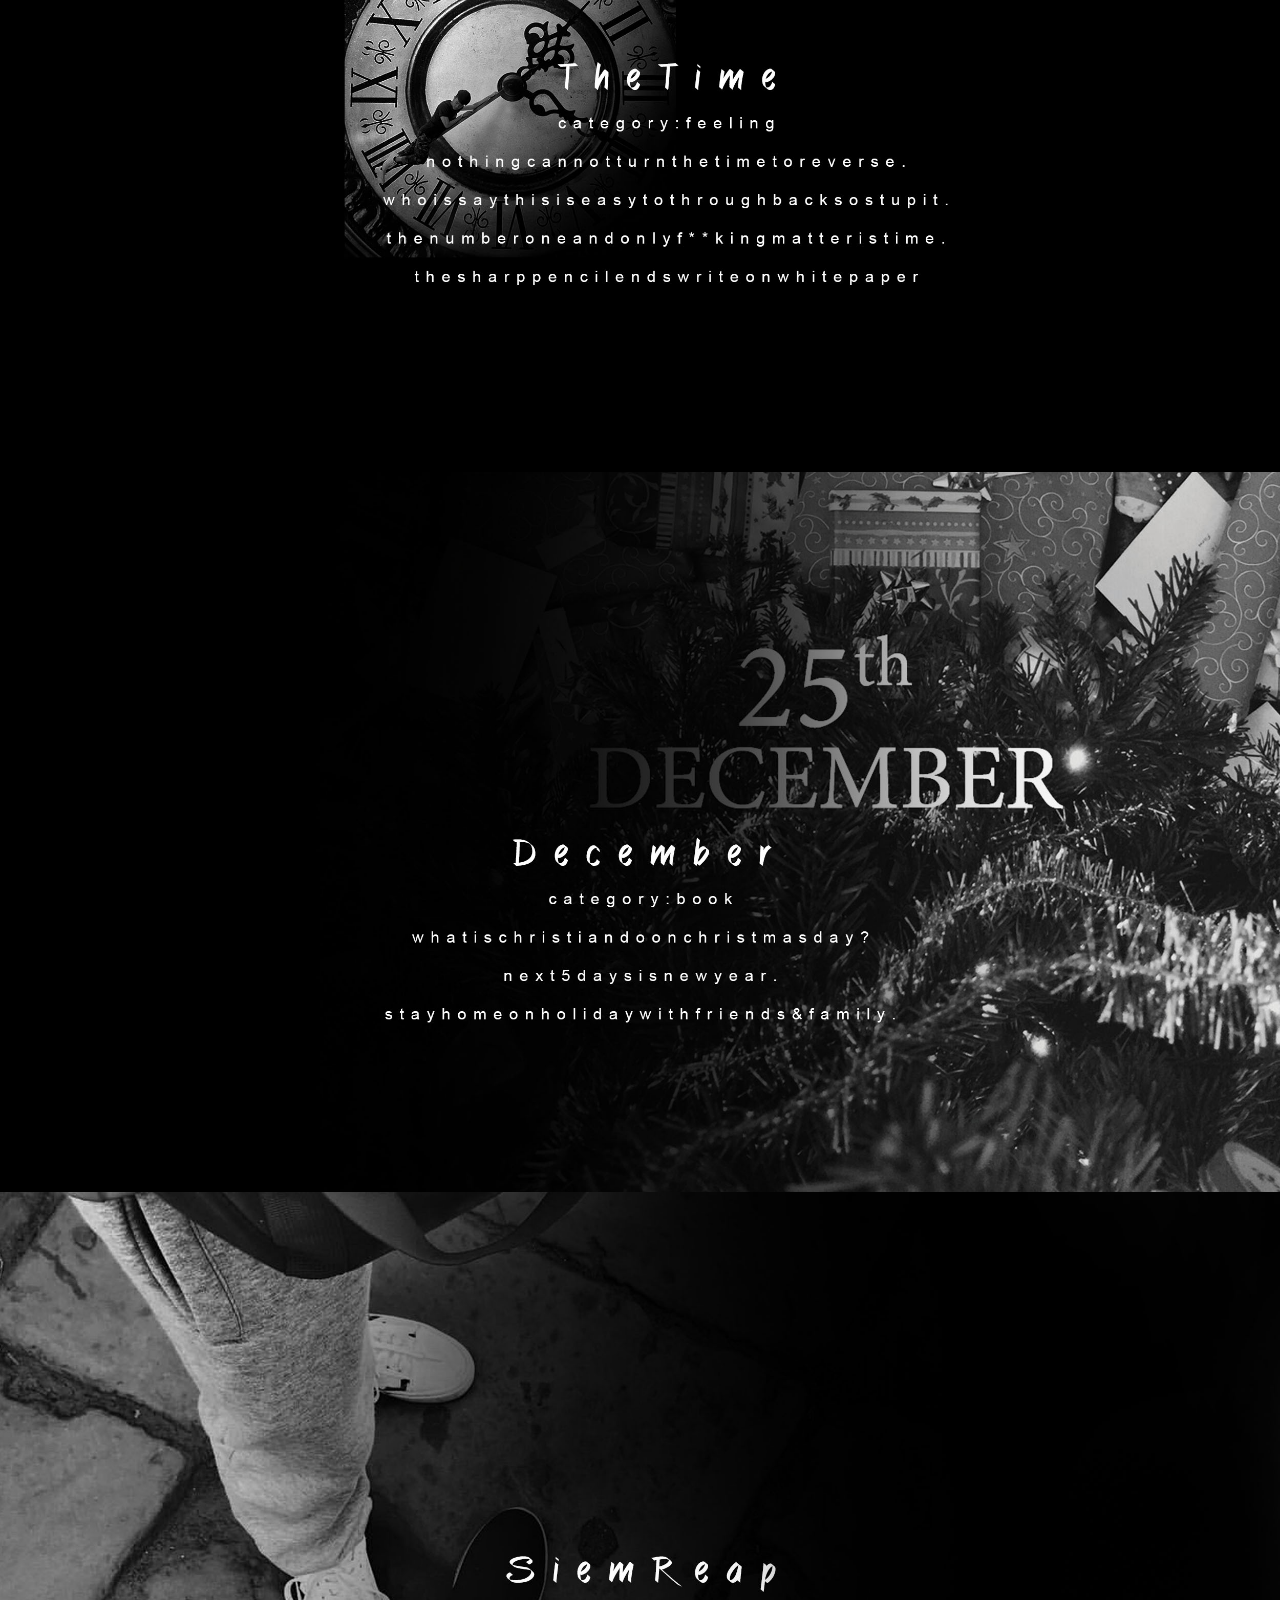
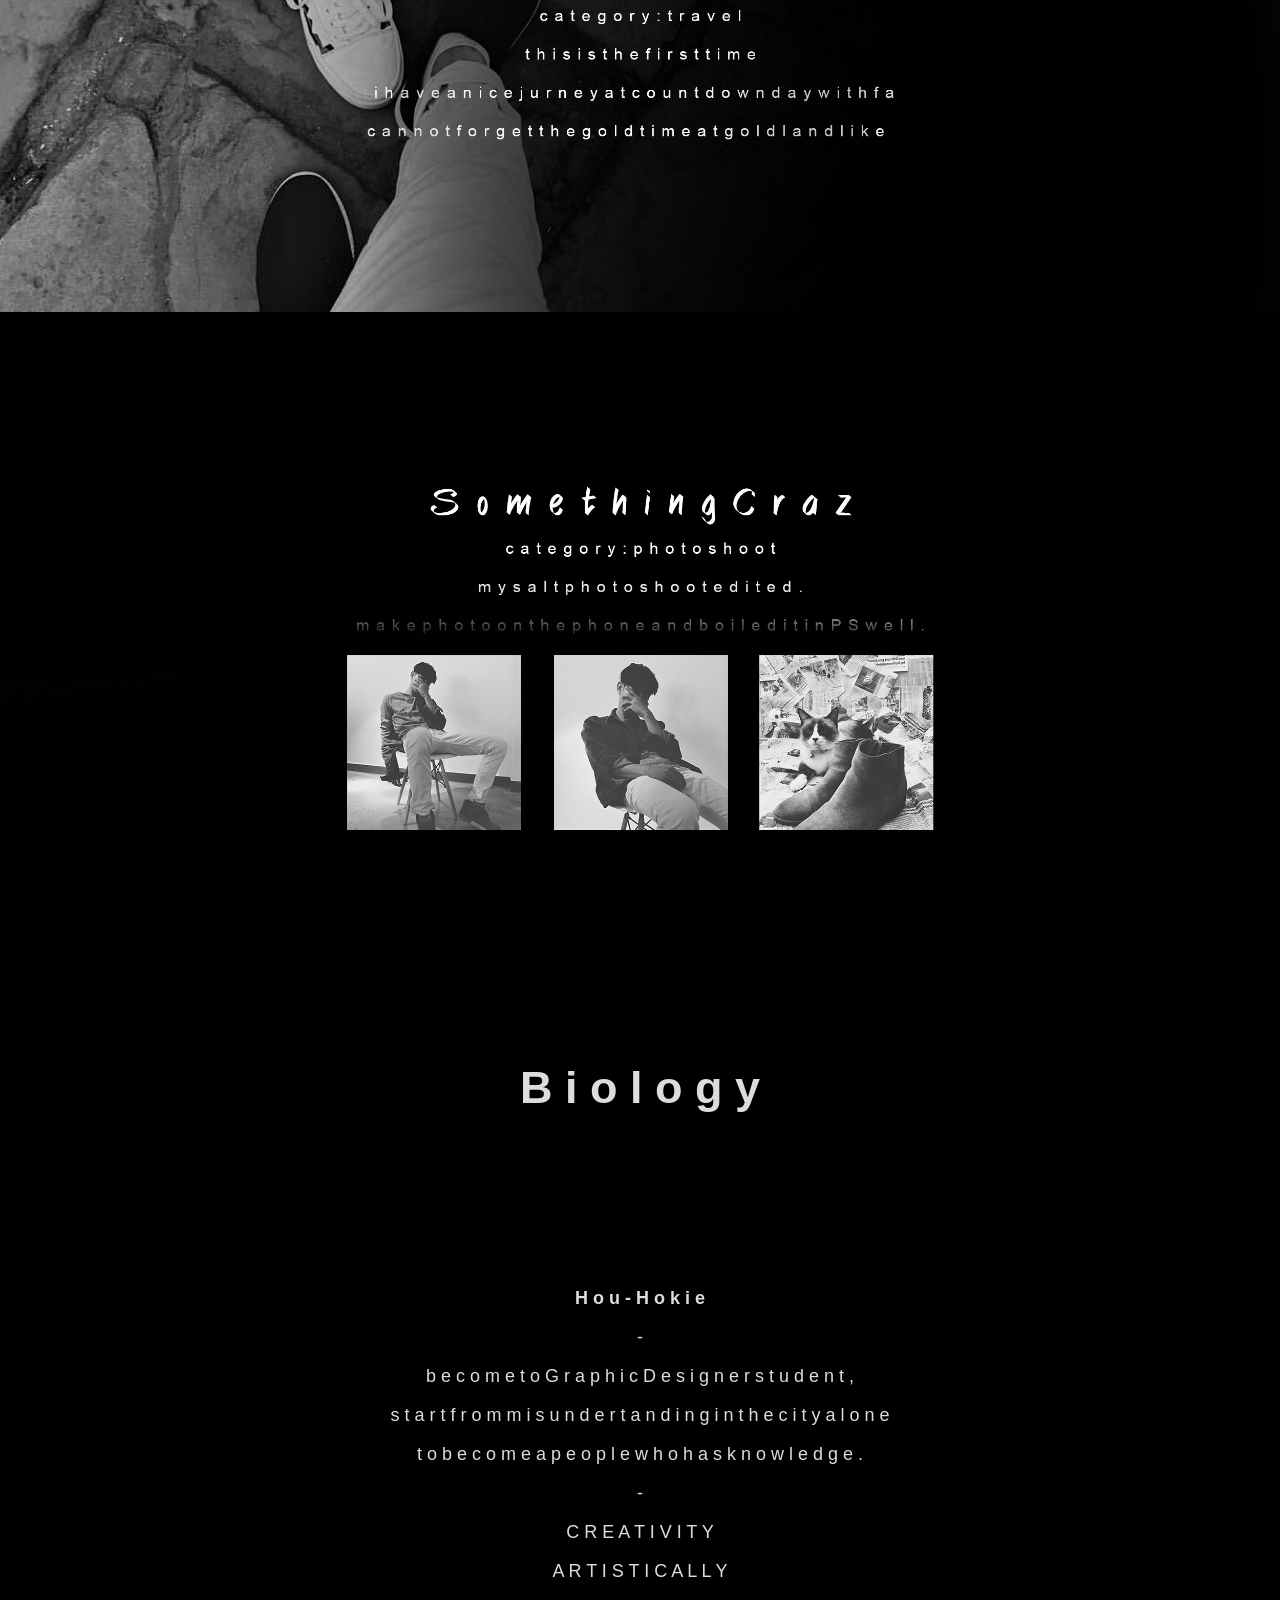
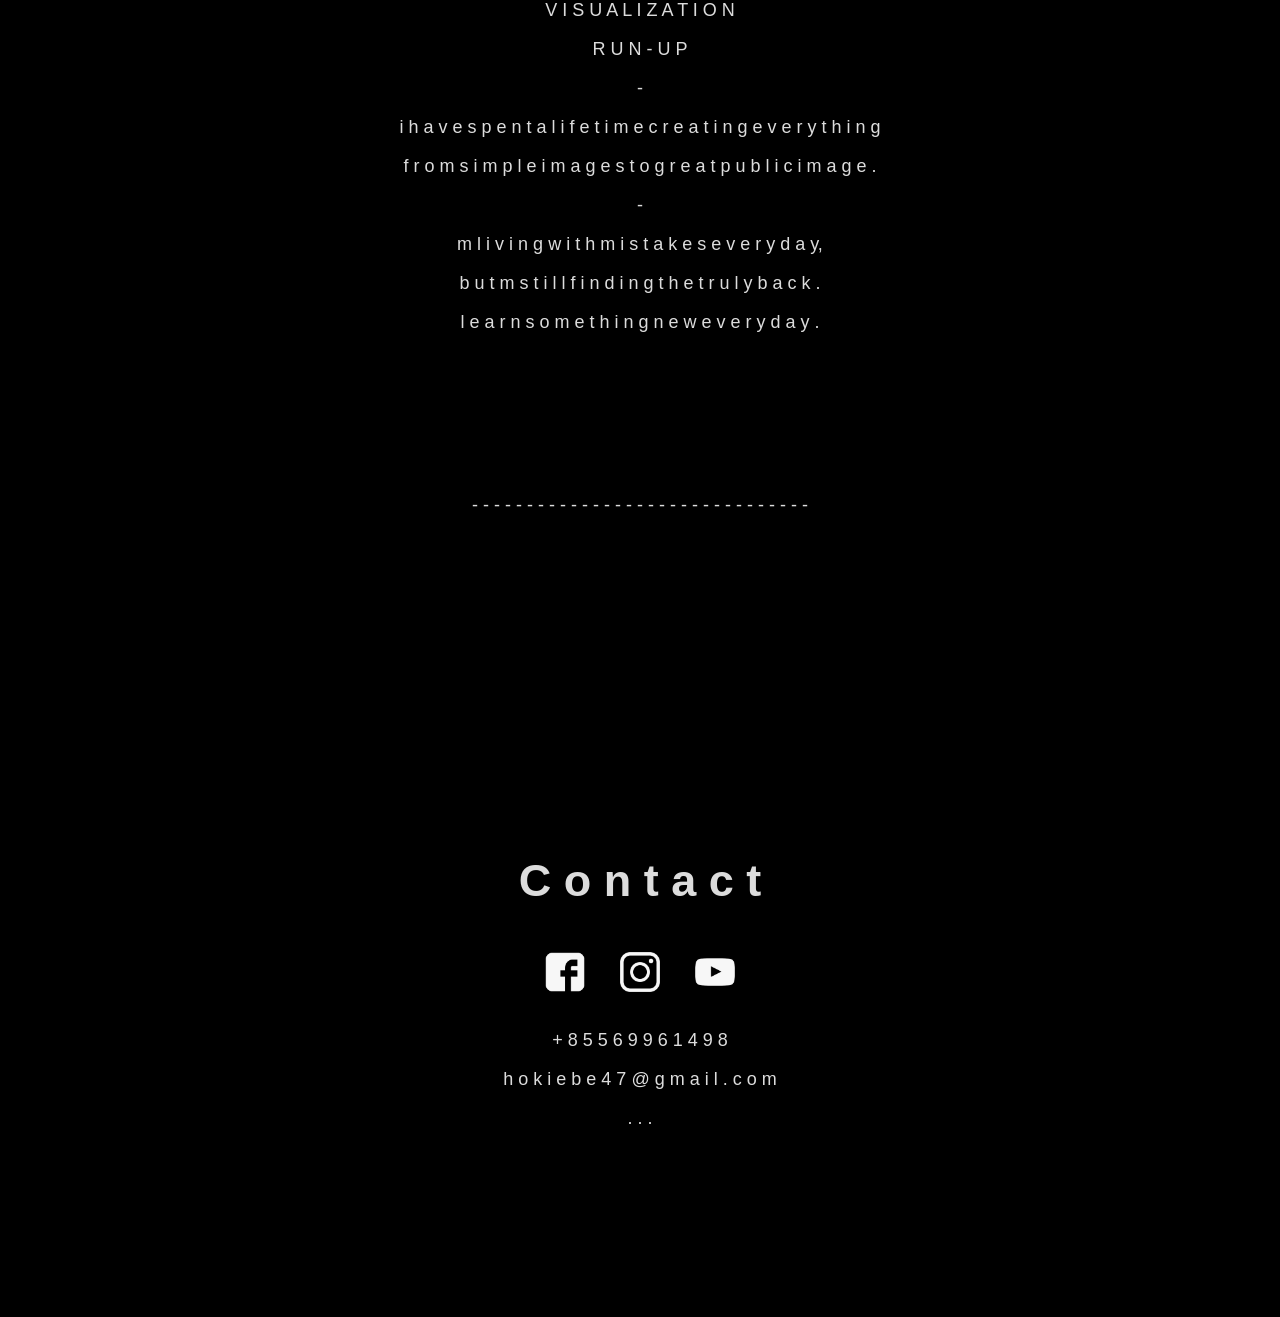
==== commit 3ca29a04: "Add files via upload" ====
--- a/index.html
+++ b/index.html
@@ -46,7 +46,7 @@
     
     
 
-         <h1 class="homepagetitle"> A b o u t </h1>
+         <h1 class="homepagetitle"> B i o l o g y </h1>
     <div class="about">
         <div class="aboutbackground ">
             <div class="category">
@@ -67,7 +67,7 @@
                 <p> V I S U A L I Z A T I O N   </p>
                 <p> R U N - U P</p>
                 <p>-</p>
-        <p>  m h a v e   s p e n t   a   l i f e t i m e   c r e a t i n g   e v e r y t h i n g </p> 
+        <p>  i h a v e   s p e n t   a   l i f e t i m e   c r e a t i n g   e v e r y t h i n g </p> 
         <p> f r o m   s i m p l e   i m a g e s   t o   g r e a t   p u b l  i c i m a g e . </p>  
         <p> - </p> 
         <p> m l i v i n g w i t h m i s t a k  e s e v e r y d a y, </p> 
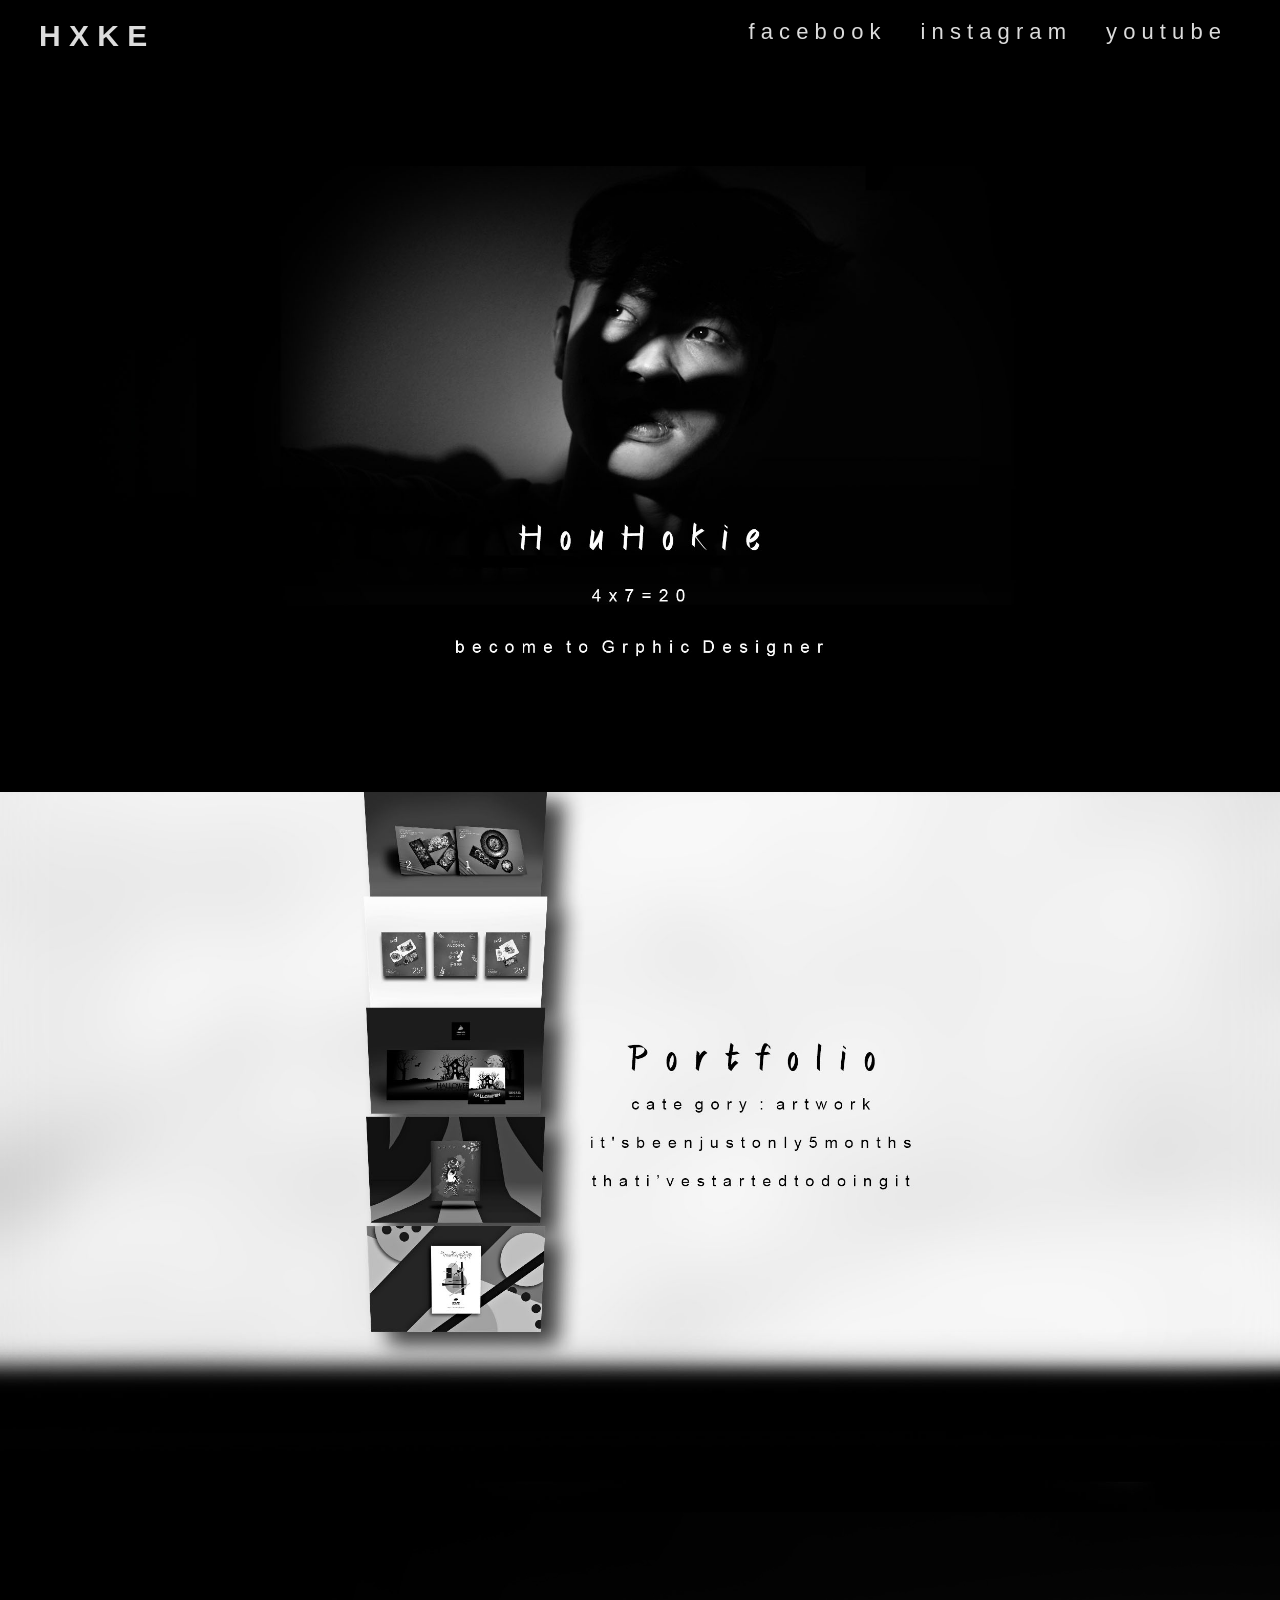
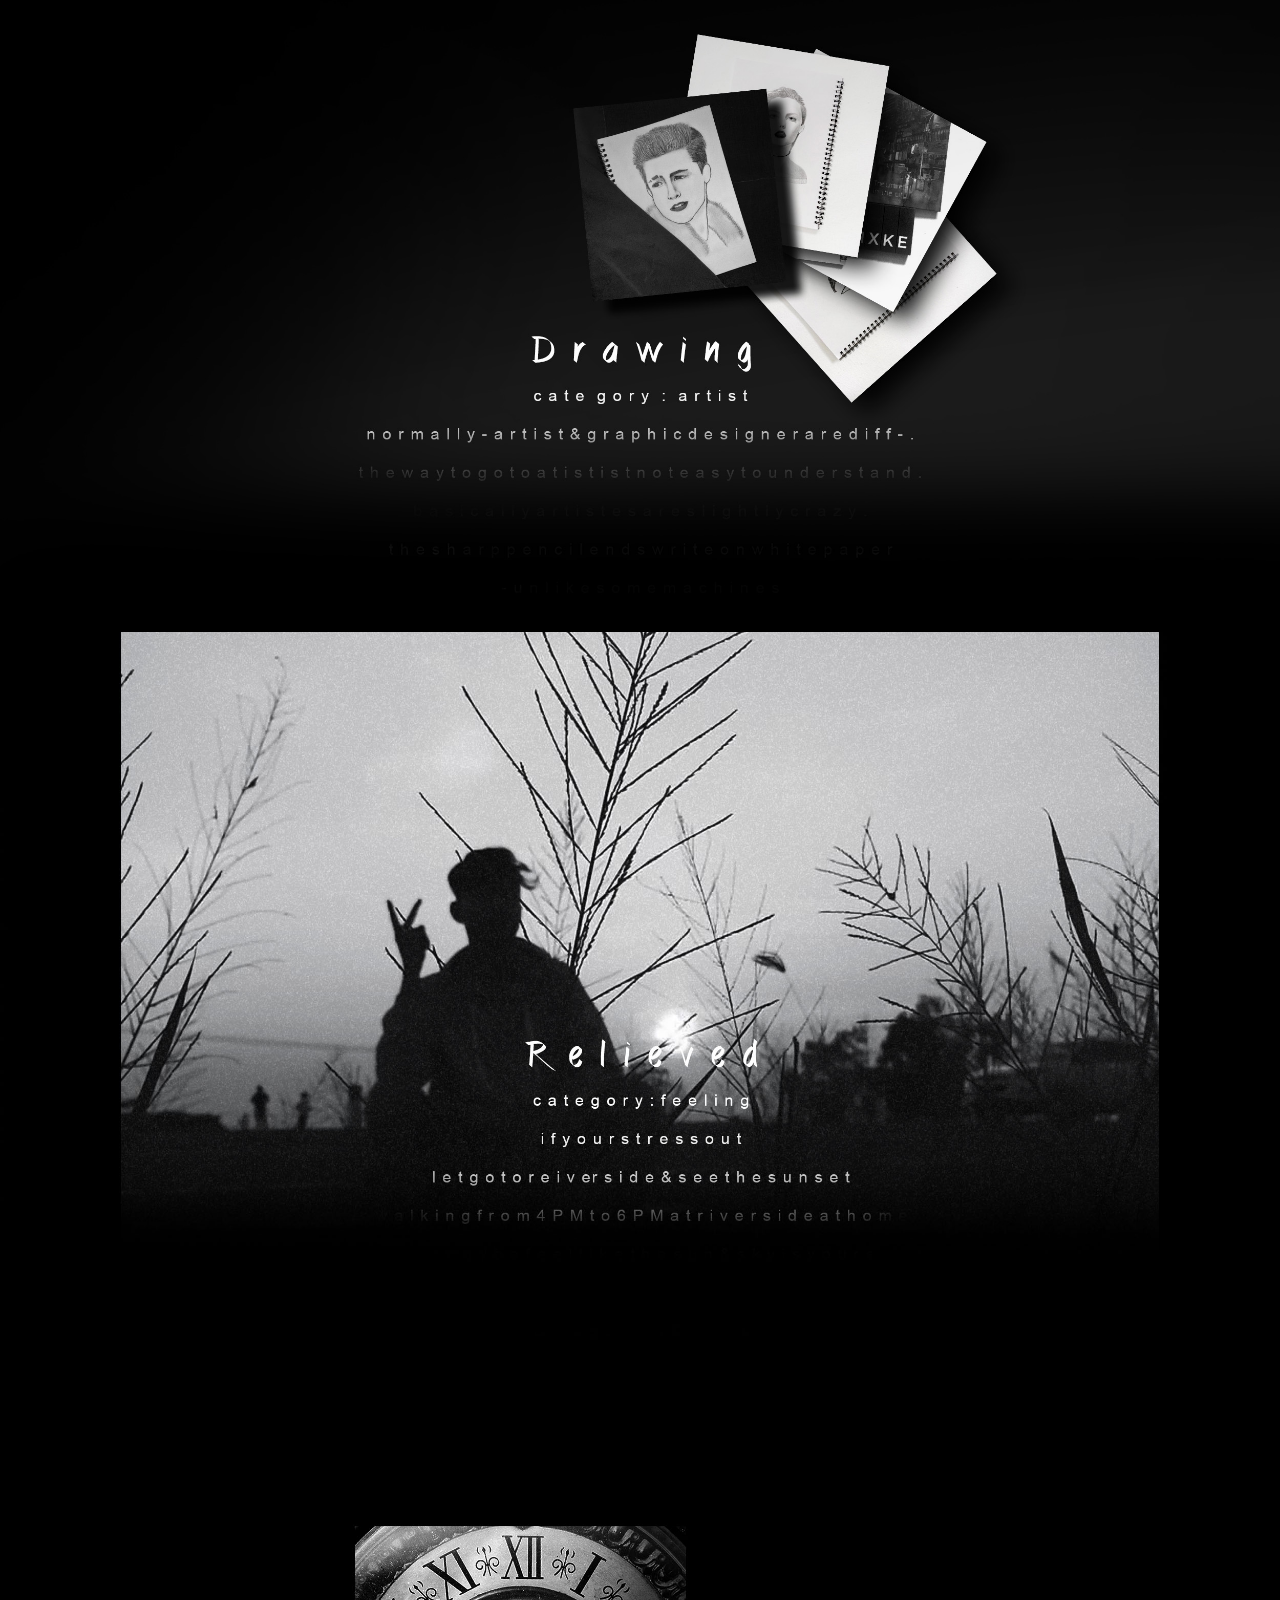
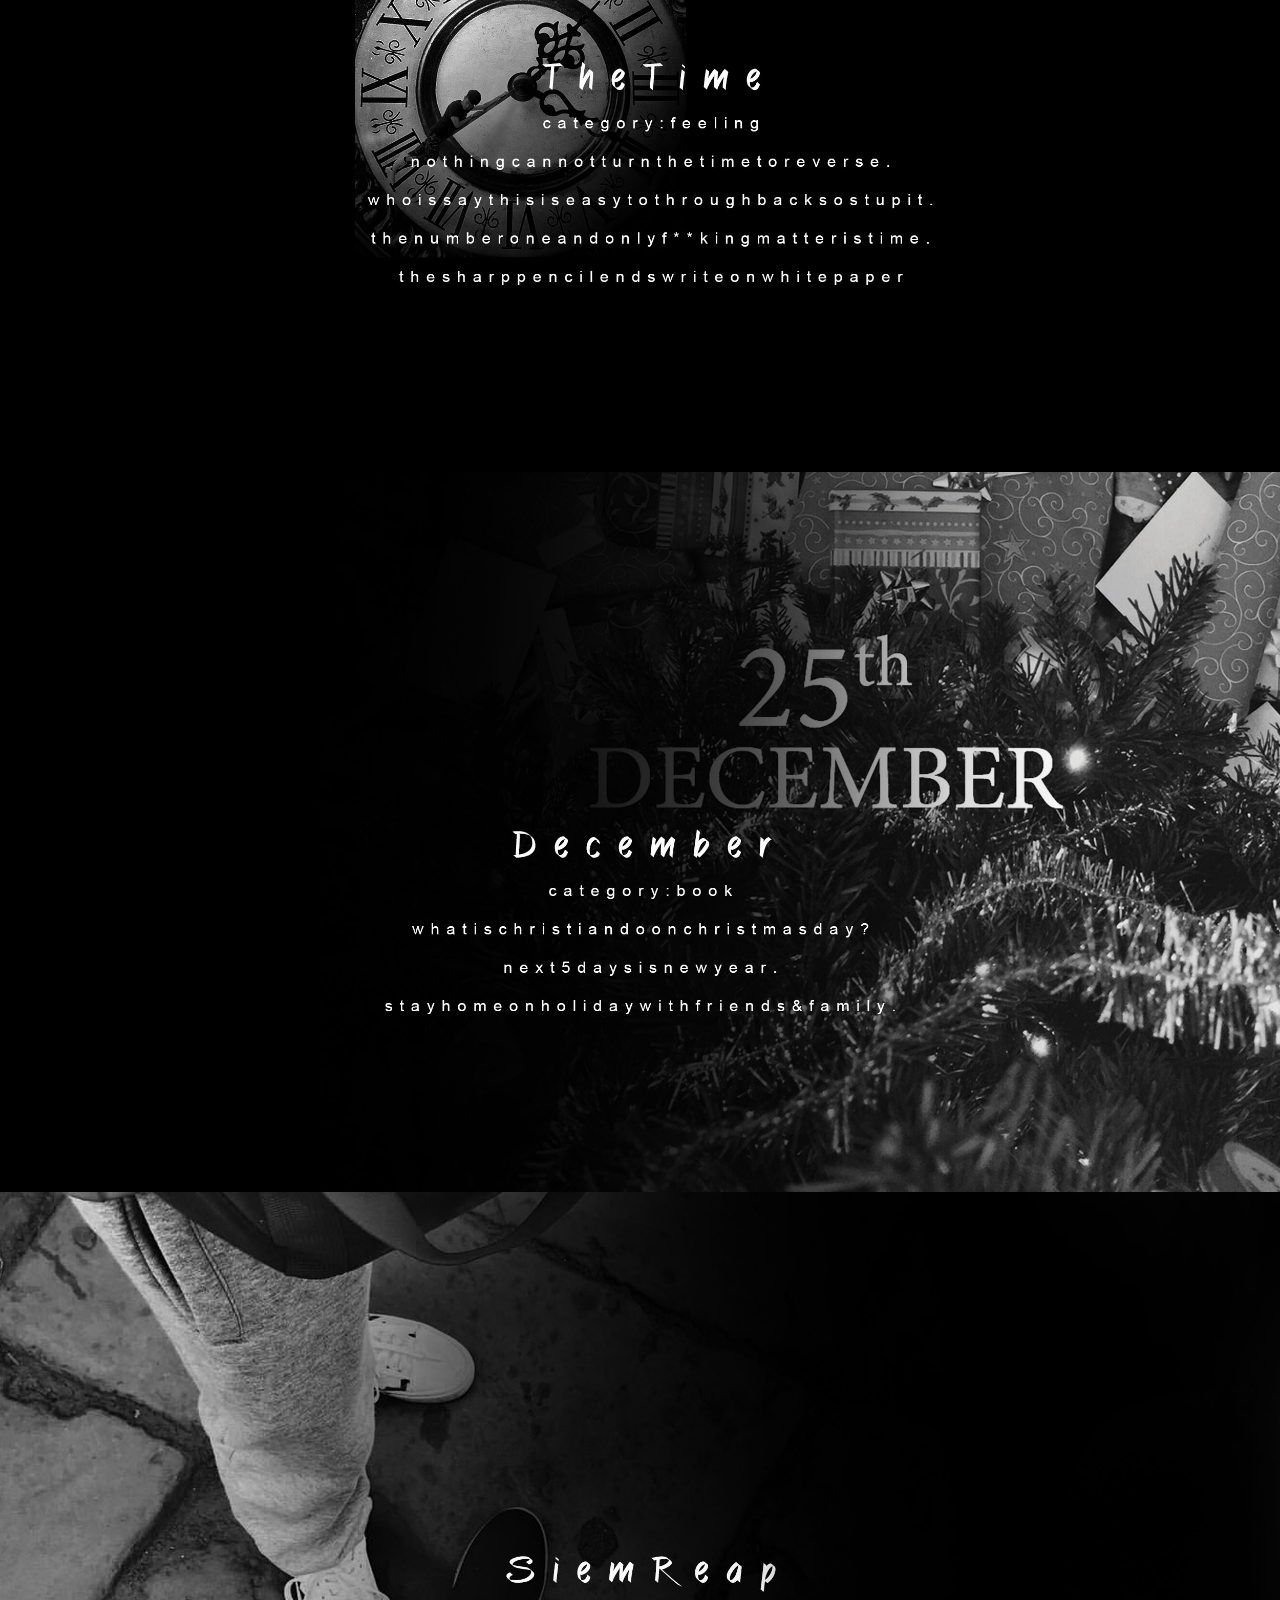
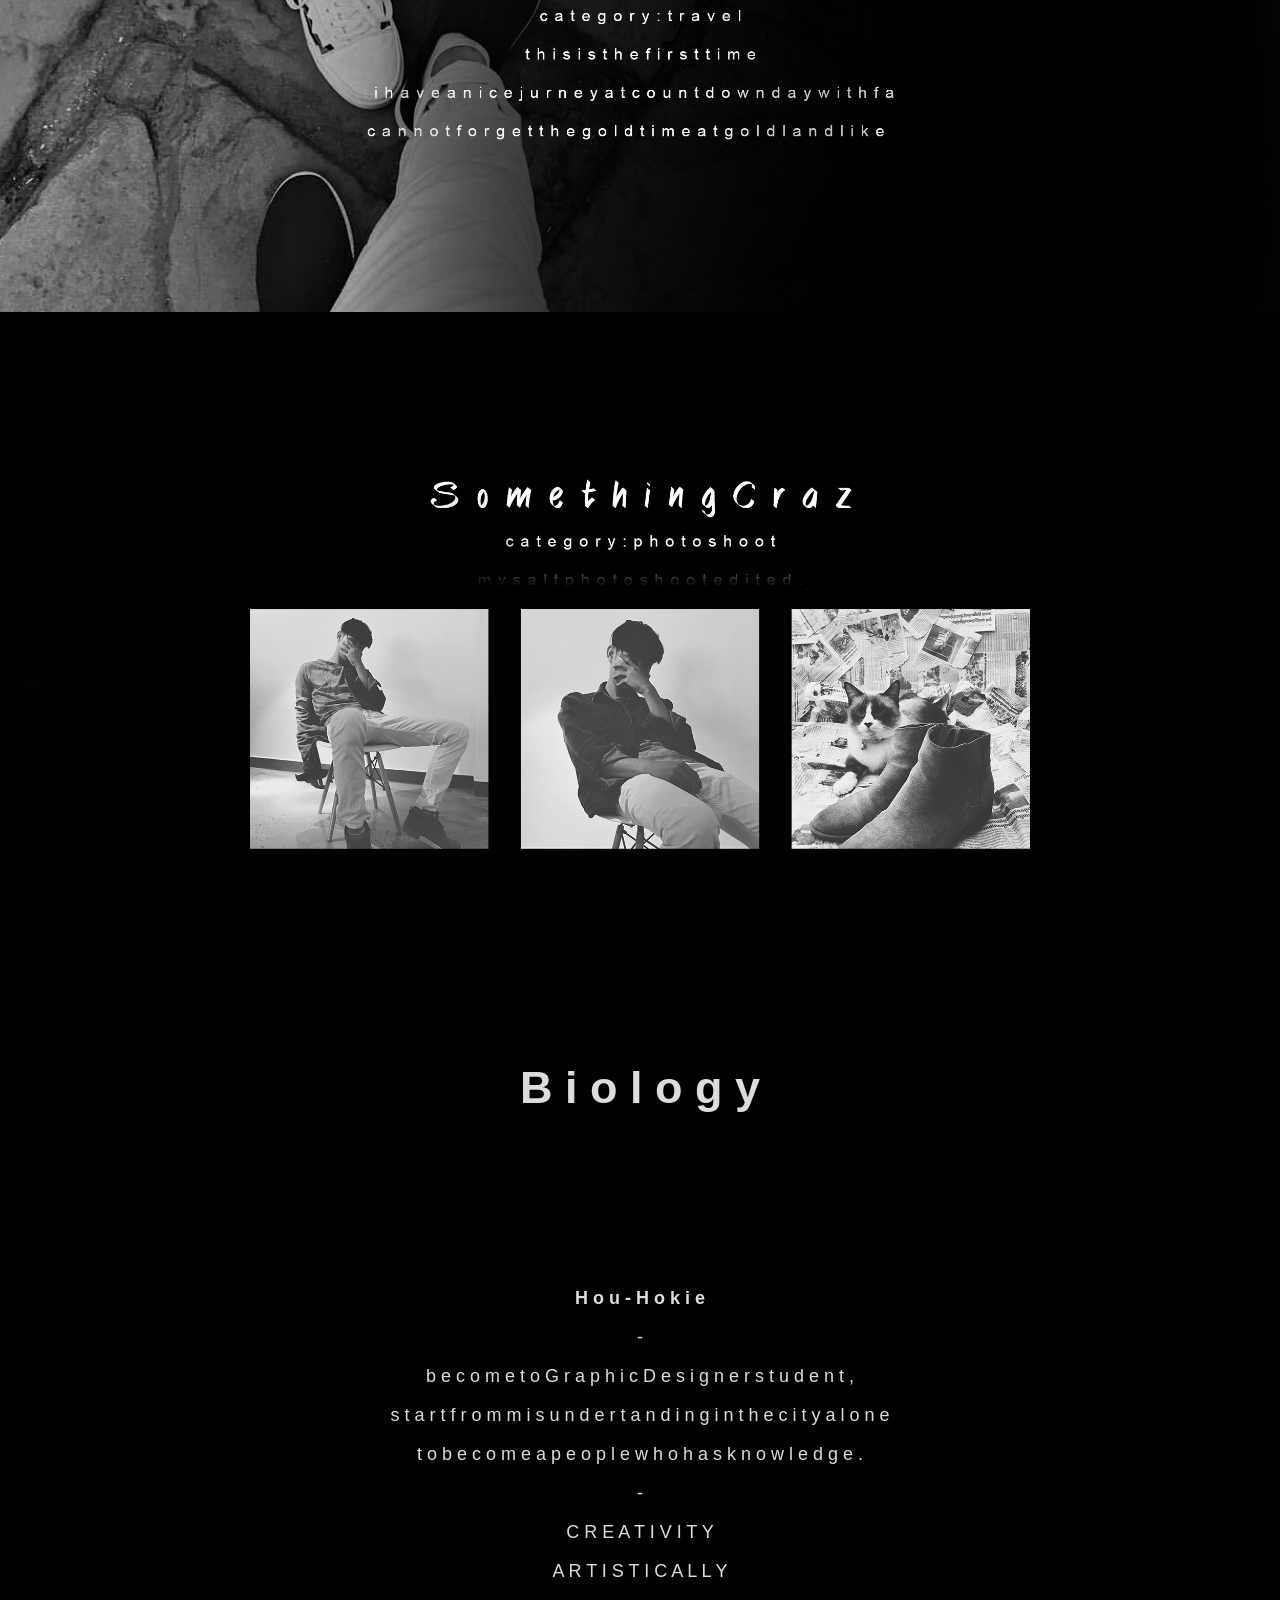
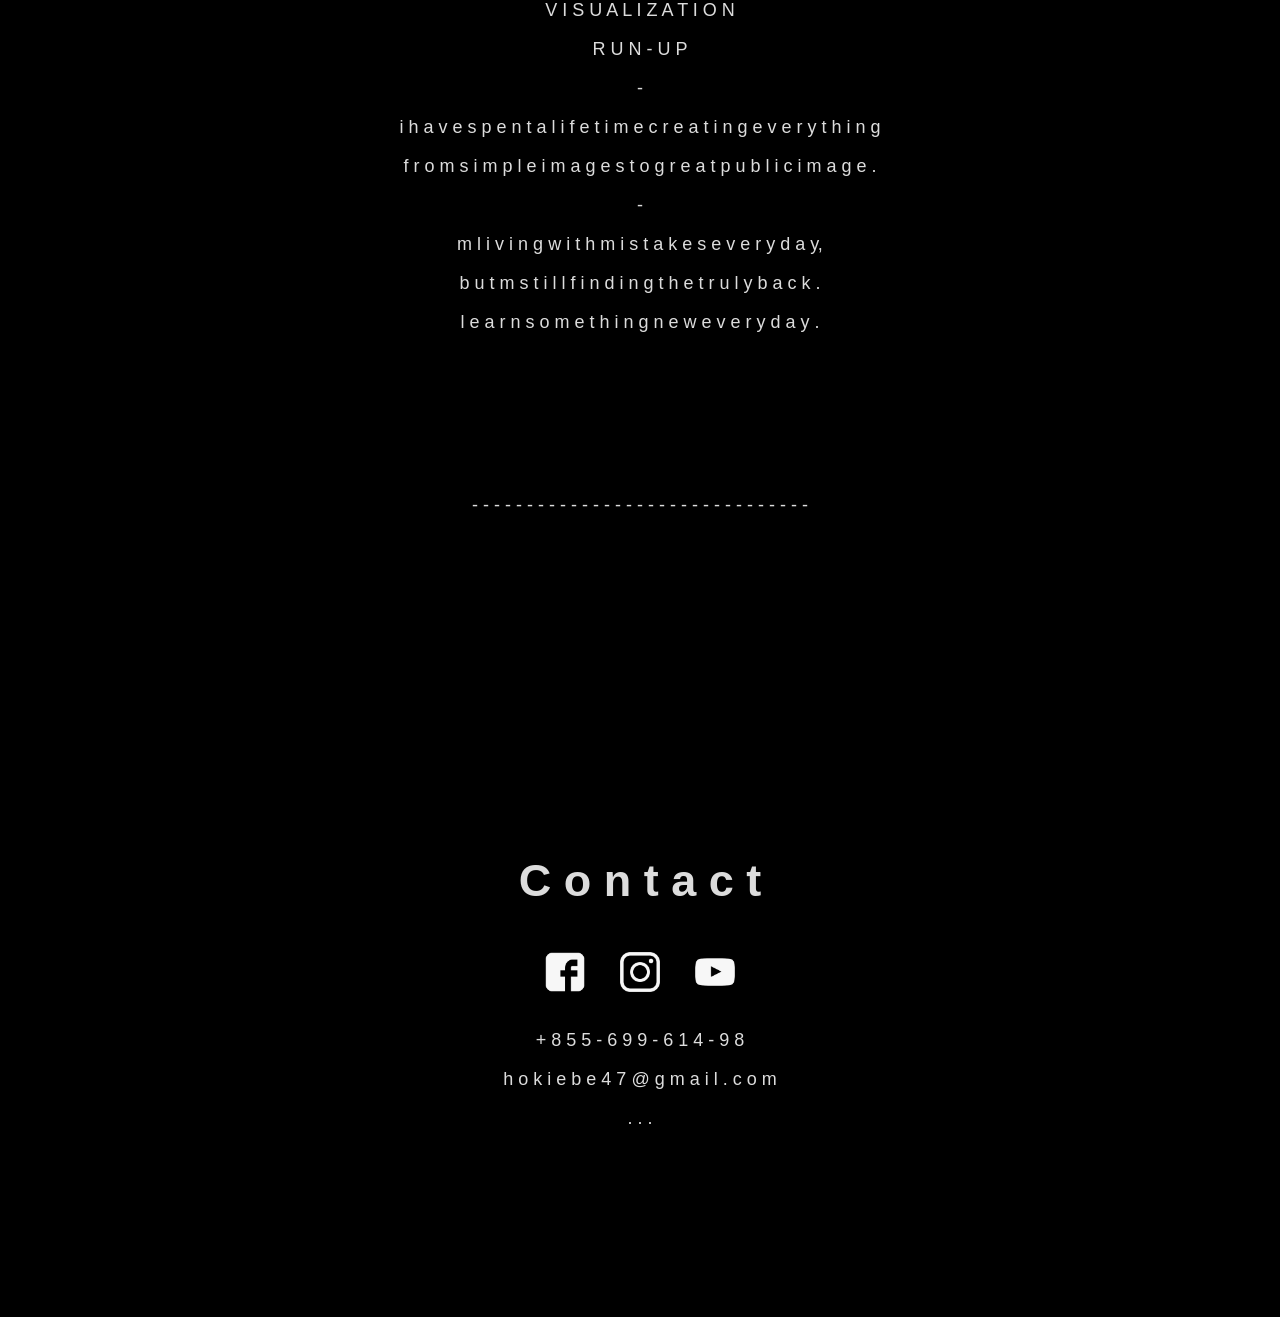
==== commit 5dc8dfea: "Add files via upload" ====
--- a/index.html
+++ b/index.html
@@ -107,7 +107,7 @@
                 
                 
             
-     <p > + 8 5 5  6 9   9 6 1  4 9 8 </p>
+     <p > + 8 5 5 - 6 9 9 - 6 1 4 - 9 8 </p>
     <p > h o k i e b e 4 7 @ g  m a i l . c o m </p>
         <p >. . .</p>
         </div>
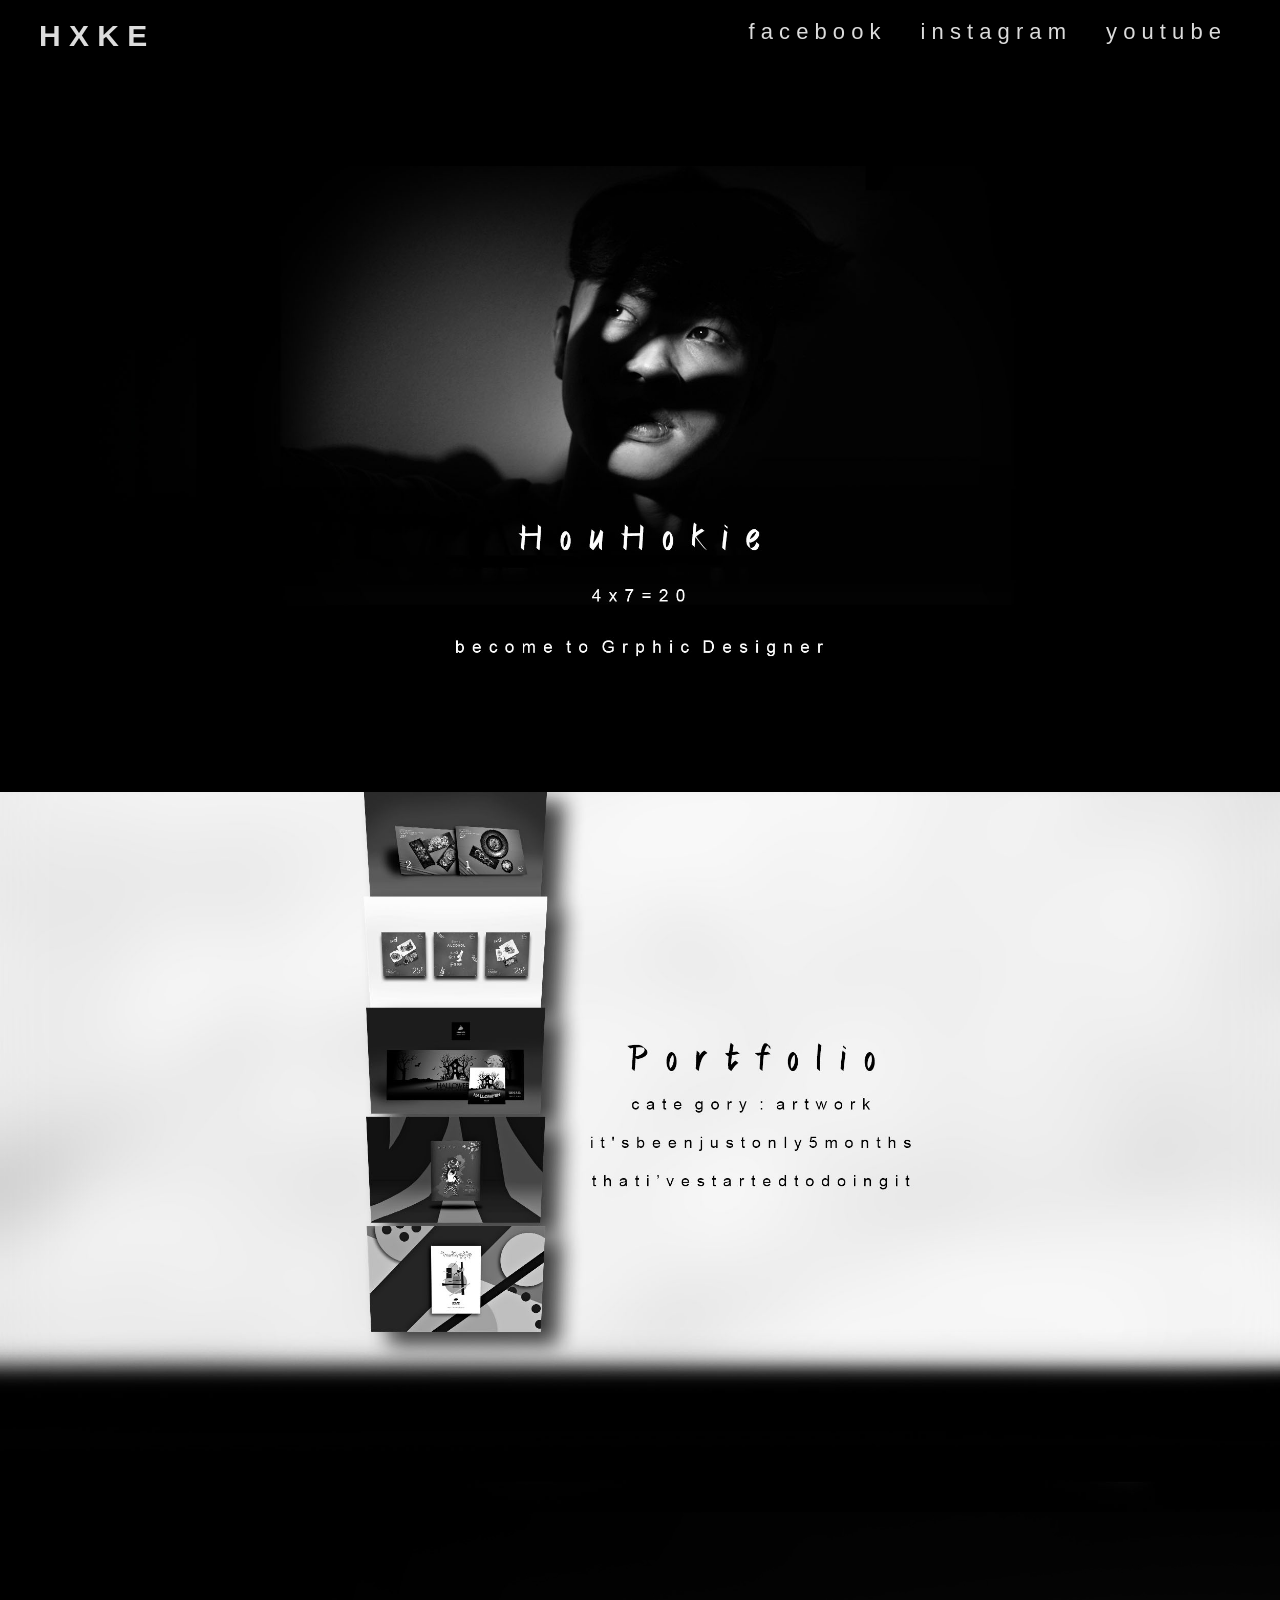
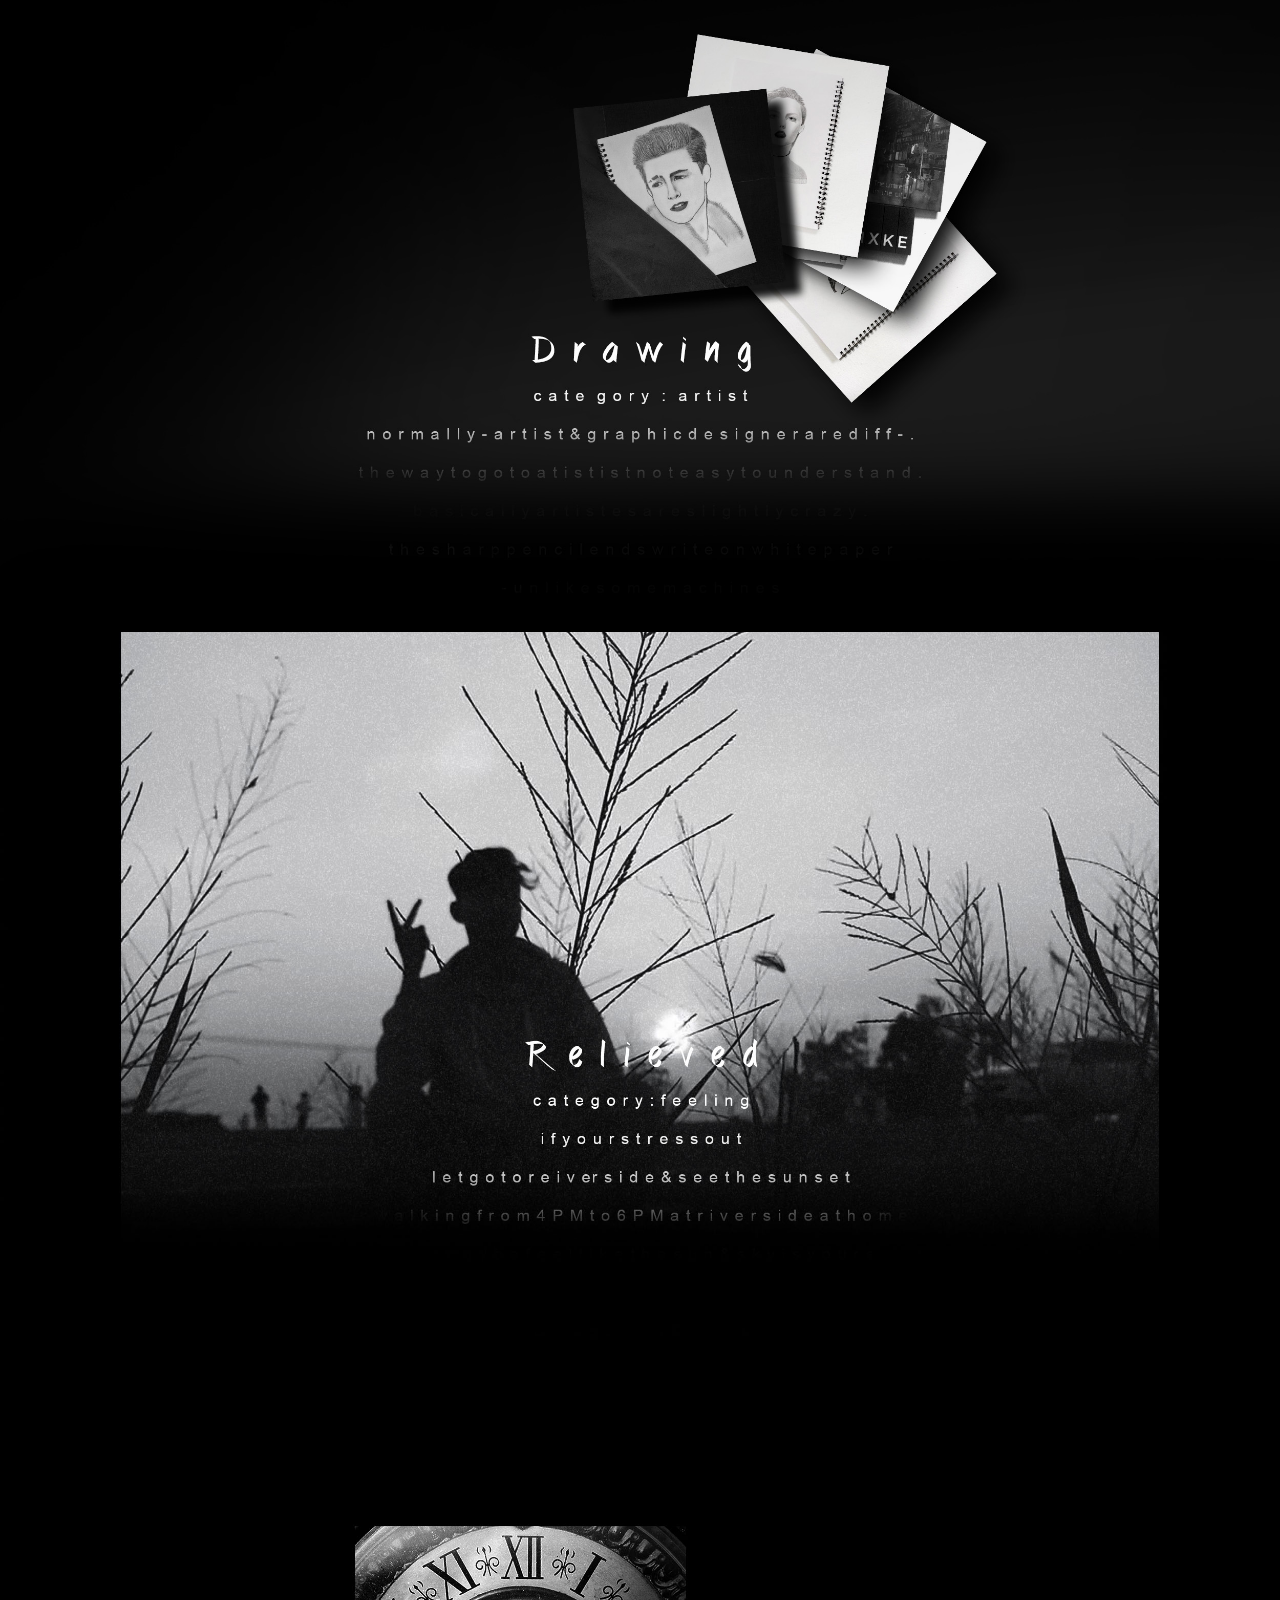
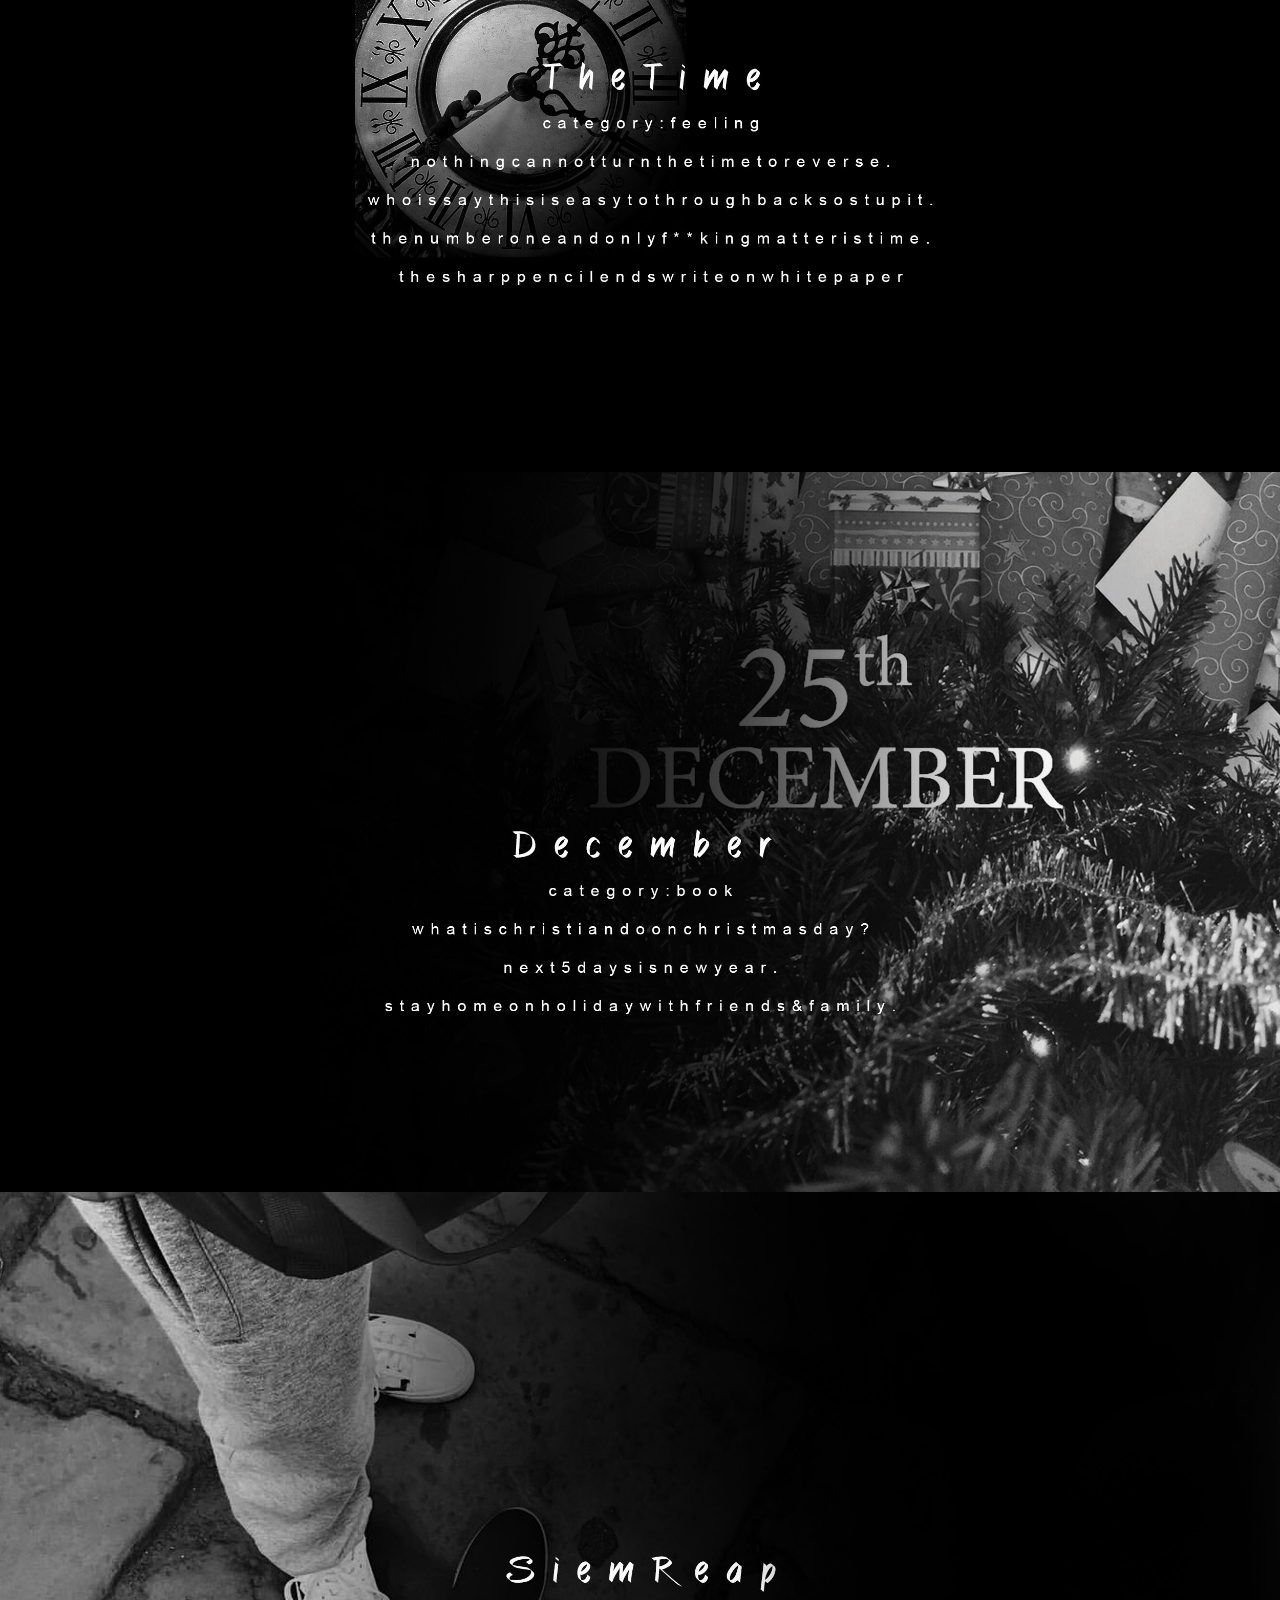
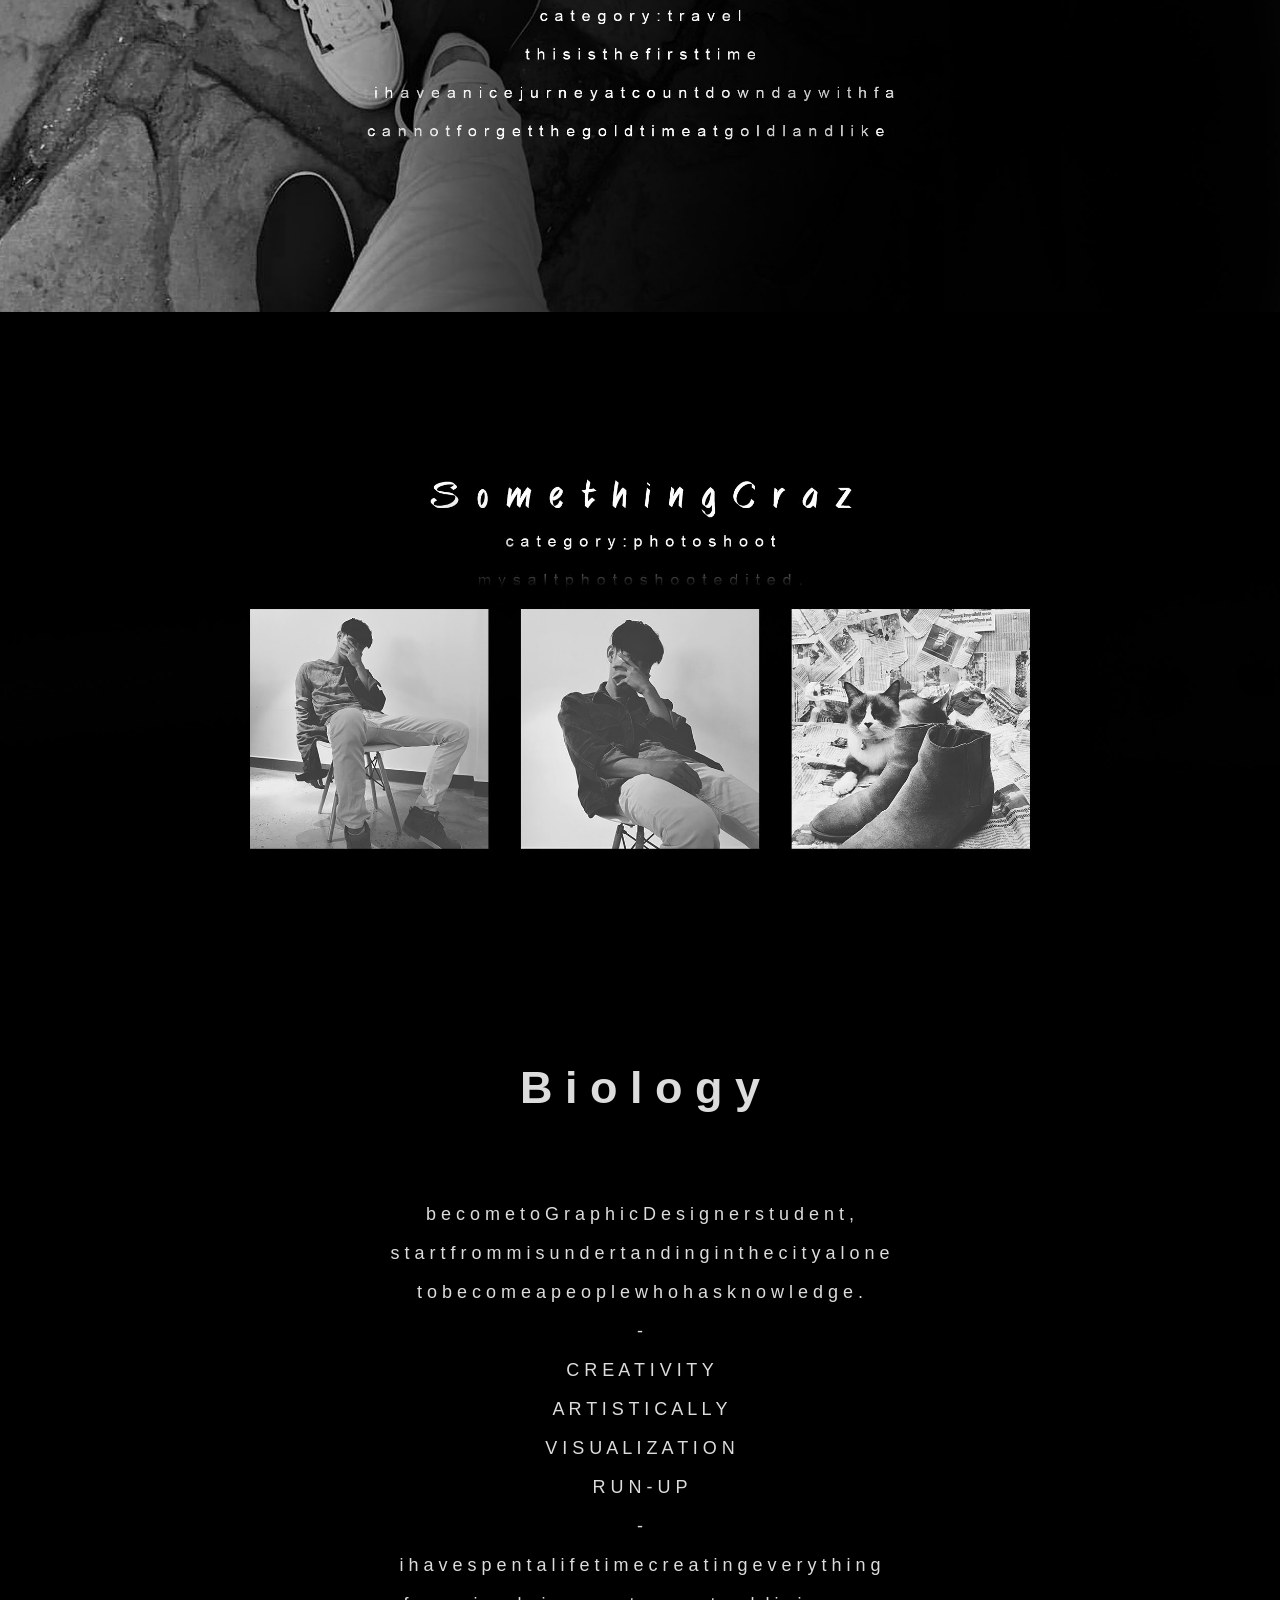
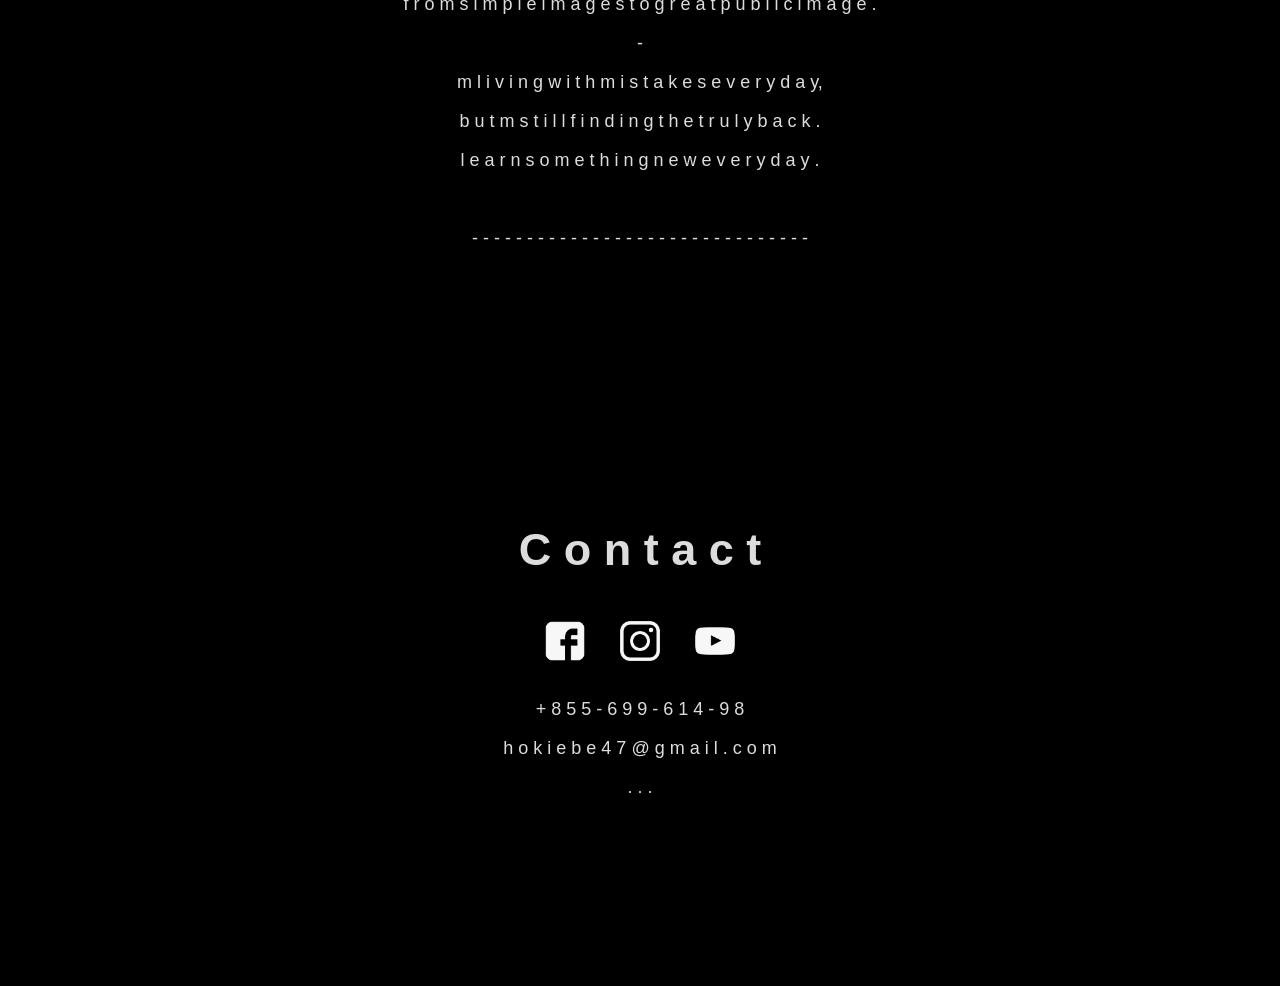
==== commit 10a99c80: "Update index.html" ====
--- a/index.html
+++ b/index.html
@@ -52,12 +52,7 @@
             <div class="category">
             <br>
                 <br>
-                <br>
-                <br>
-                <br>
-                <br>
-<p> <b> H o u - H o k i e </b>
-        <p> - </p>
+      
         <p> b e c o m e t o G r a p h i c D e s i g n e r s t u d e n t ,</p> 
         <p> s t a r t  f r o m   m i s u n d e r t a n d i n g   i n   t h e   c i t y   a l o n e   </p> 
         <p>t o   b e c o m e  a  p e o p l e   w h o   h a s   k n o w l e d g e .</p>   
@@ -73,12 +68,7 @@
         <p> m l i v i n g w i t h m i s t a k  e s e v e r y d a y, </p> 
         <p> b u t  m s t i l l f i n d i n g   t h e   t r u l y   b a c k .</p> 
         <p> l e a r n   s o m e t h i n g   n e w   e v e r y d a y . </p>
-                <br>
-                <br>
-                <br>
-                <br>
-                <br>
-                <br>
+<br>
                 <p>- - - - - - - - - - - - - - - - - - - - - - - - - - - - - - -</p>
                 
 </div>
@@ -112,4 +102,4 @@
         <p >. . .</p>
         </div>
         </div>
-    </body>+    </body>
--- a/Style.css
+++ b/Style.css
@@ -21,7 +21,6 @@
 
 
 .homepagetitle {font-size: 45px; text-align: center; font-family: Arial; color: gainsboro}
-.everyhome1 { text-align: center; font-family: Arial; color:  white;}
 
 
 .category { font-size: 18px; color: gainsboro; font-family: Arial; text-align: center;}
@@ -107,7 +106,7 @@
 
 
 .aboutbackground {
-    height: 1111px;
+    height: 780px;
         background-image: url(Best%20Cover%20Mine%20B&W.jpg);
         background-repeat: no-repeat;
         background-position: center;
@@ -119,9 +118,8 @@
 
 
 
-.imgartwork {  width: 400px; height: 400px; padding: 15px}
+.imgartwork {  width: 400px;; padding: 15px}
 .imgartworkhome {  width: 31%;padding: 5px}
-.imgartwork1 {  width: 250px; height: 250px; padding: 15px}
 .imgartworkd {  width: 95%; padding: 20px  }
 .imageartworkfull { width: 70%; padding: 20px}
-.icon {width: 40px; padding: 15px}+.icon {width: 40px; padding: 15px}
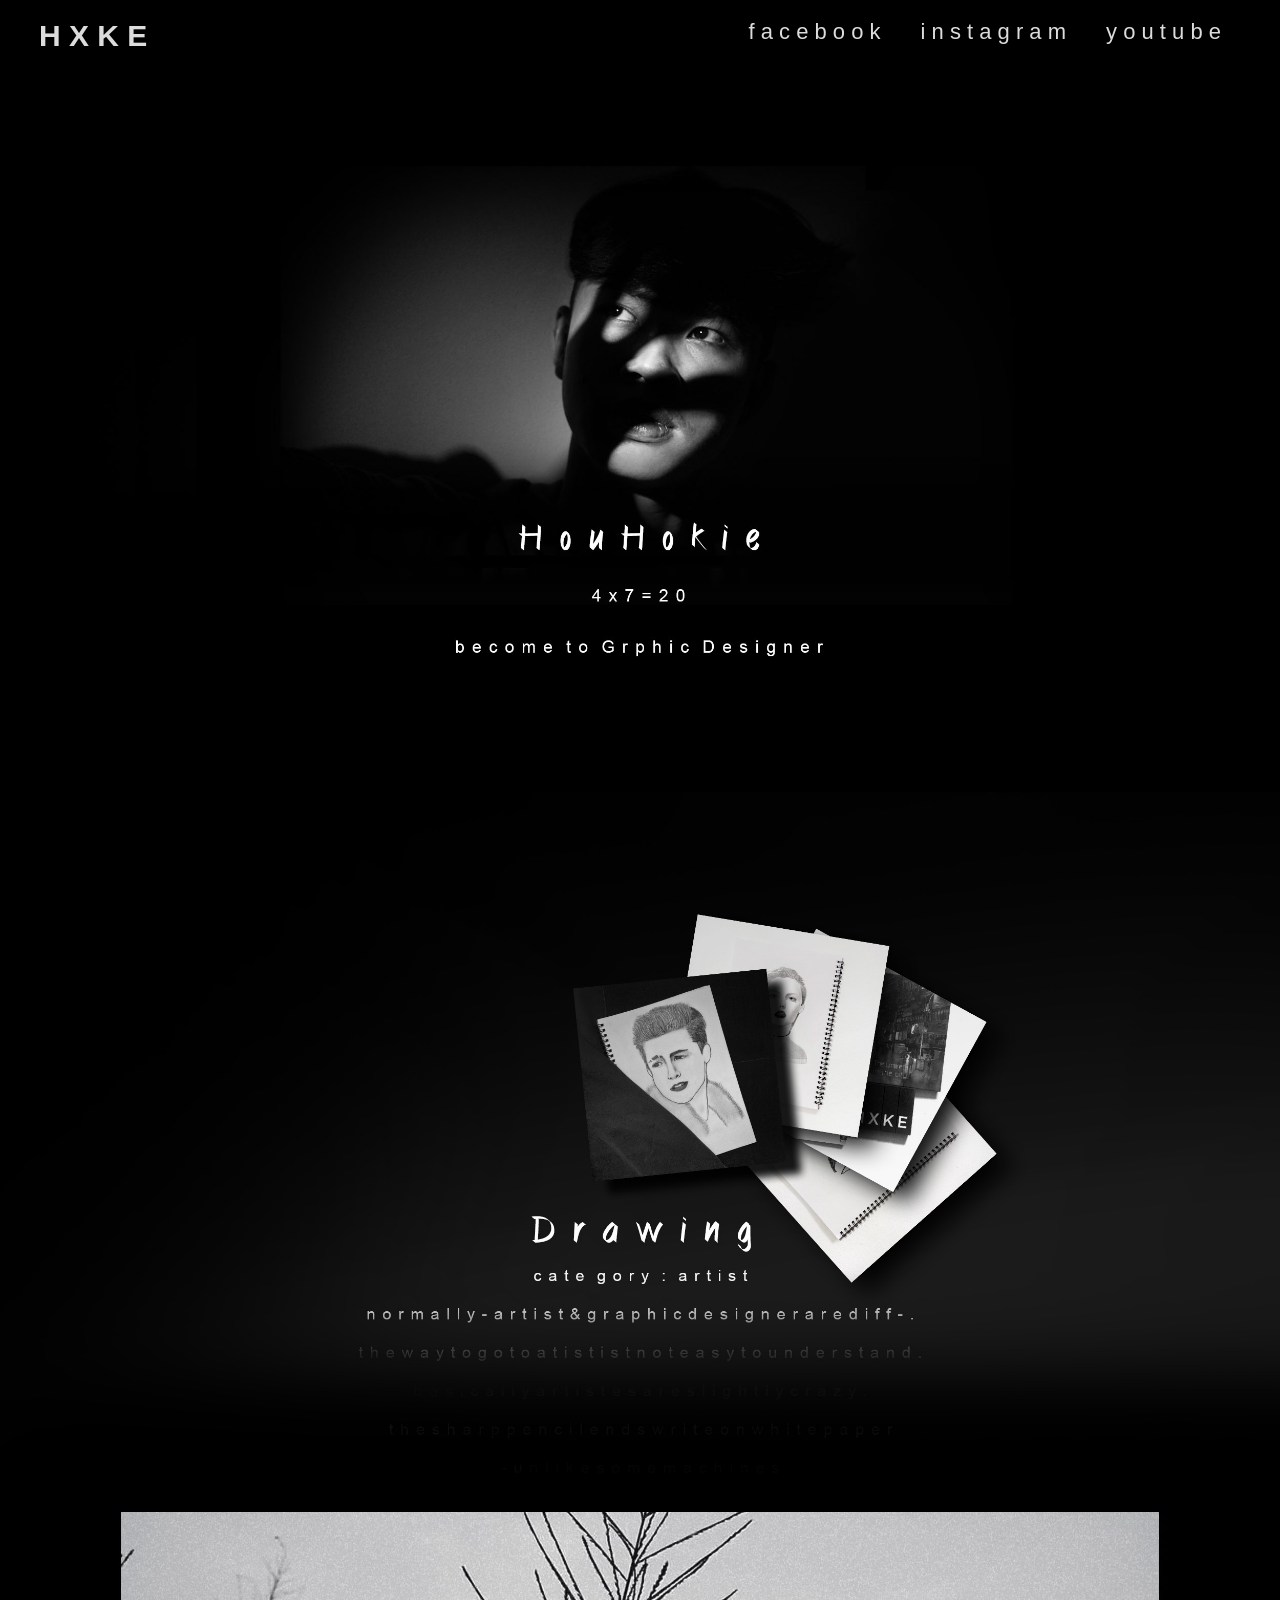
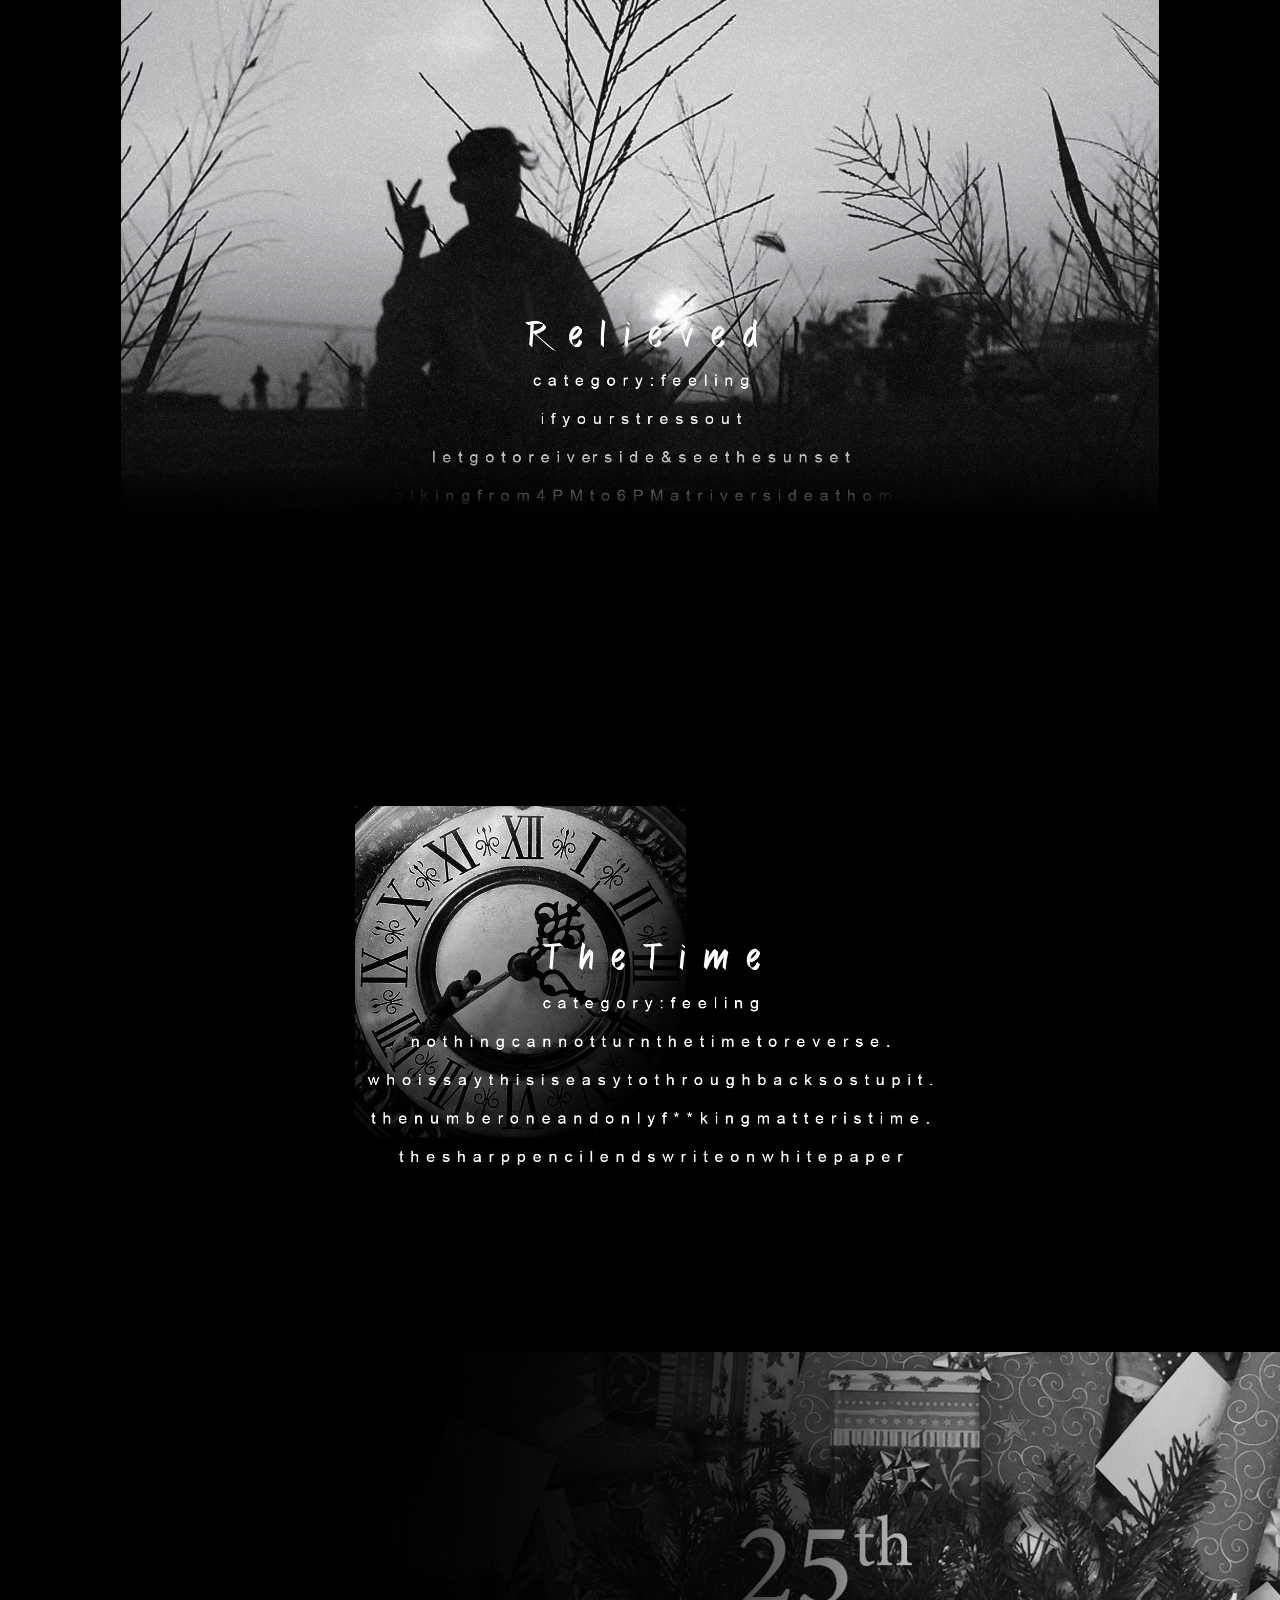
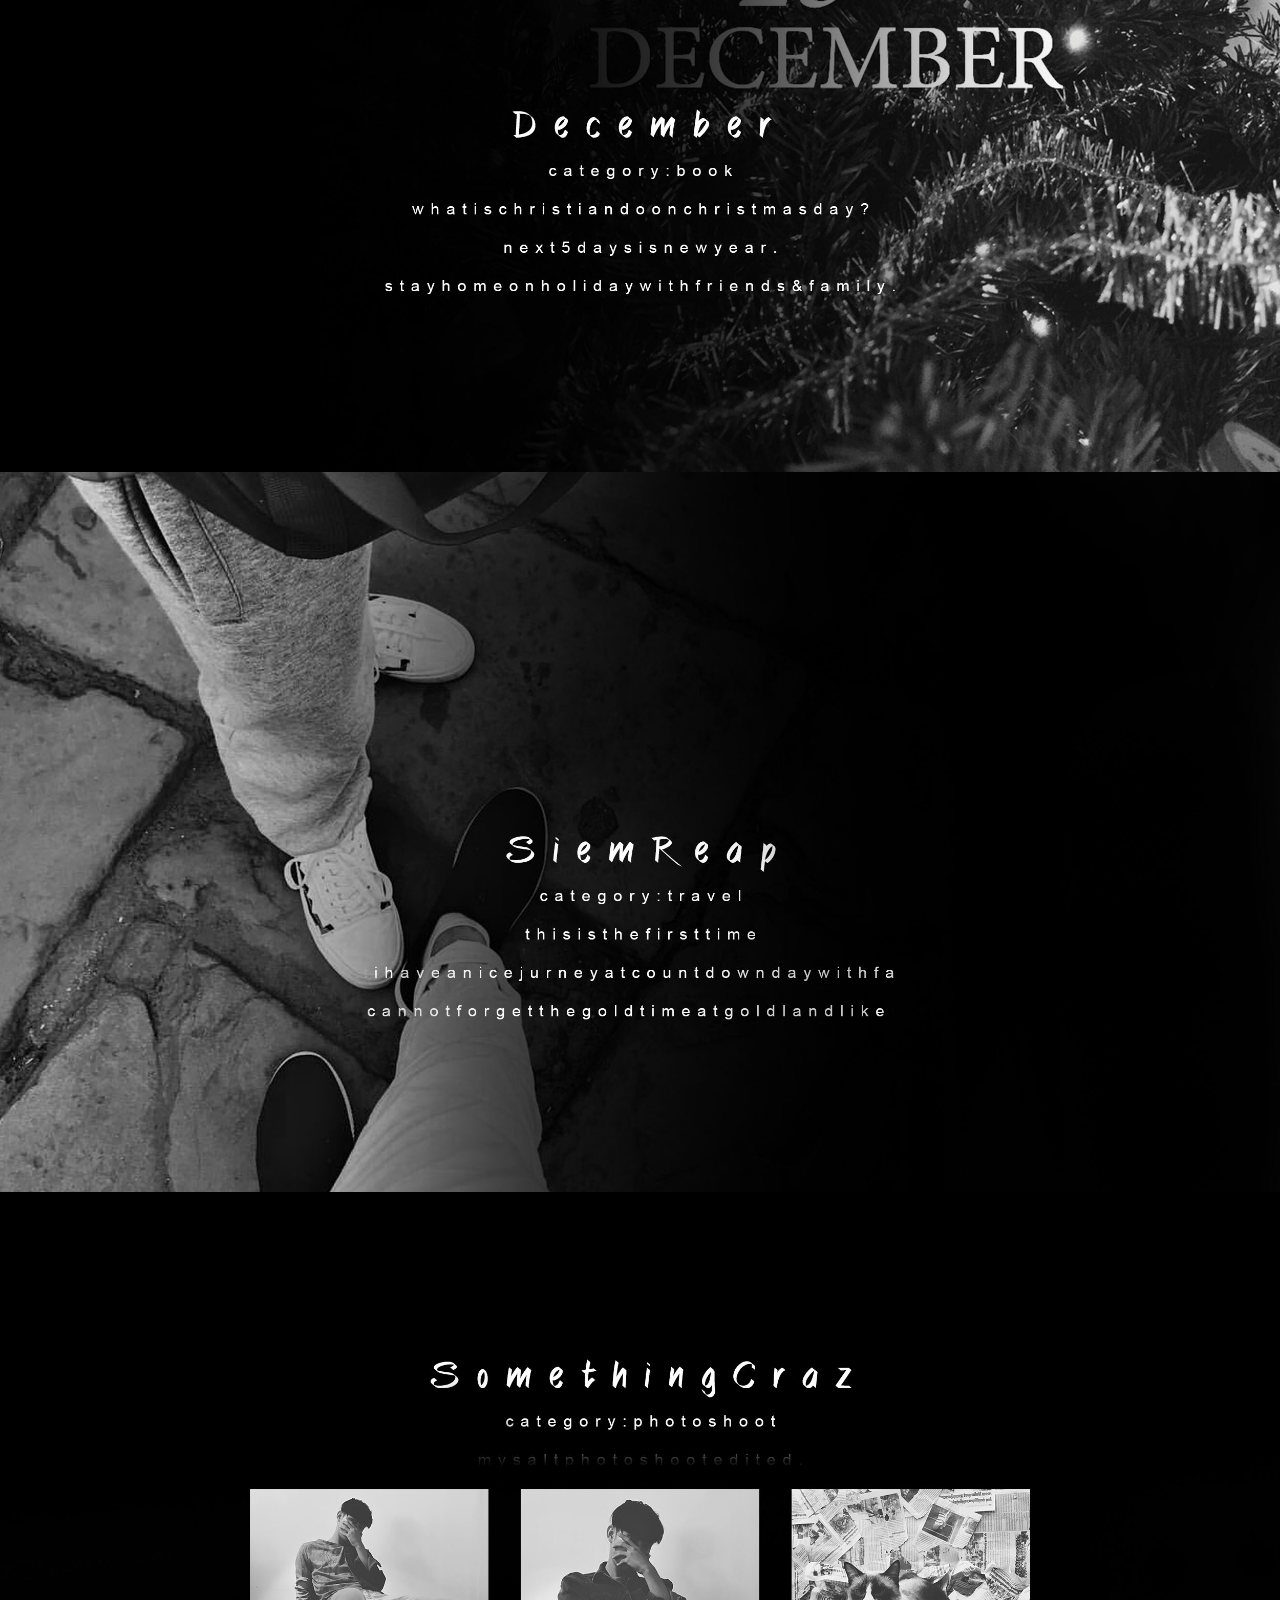
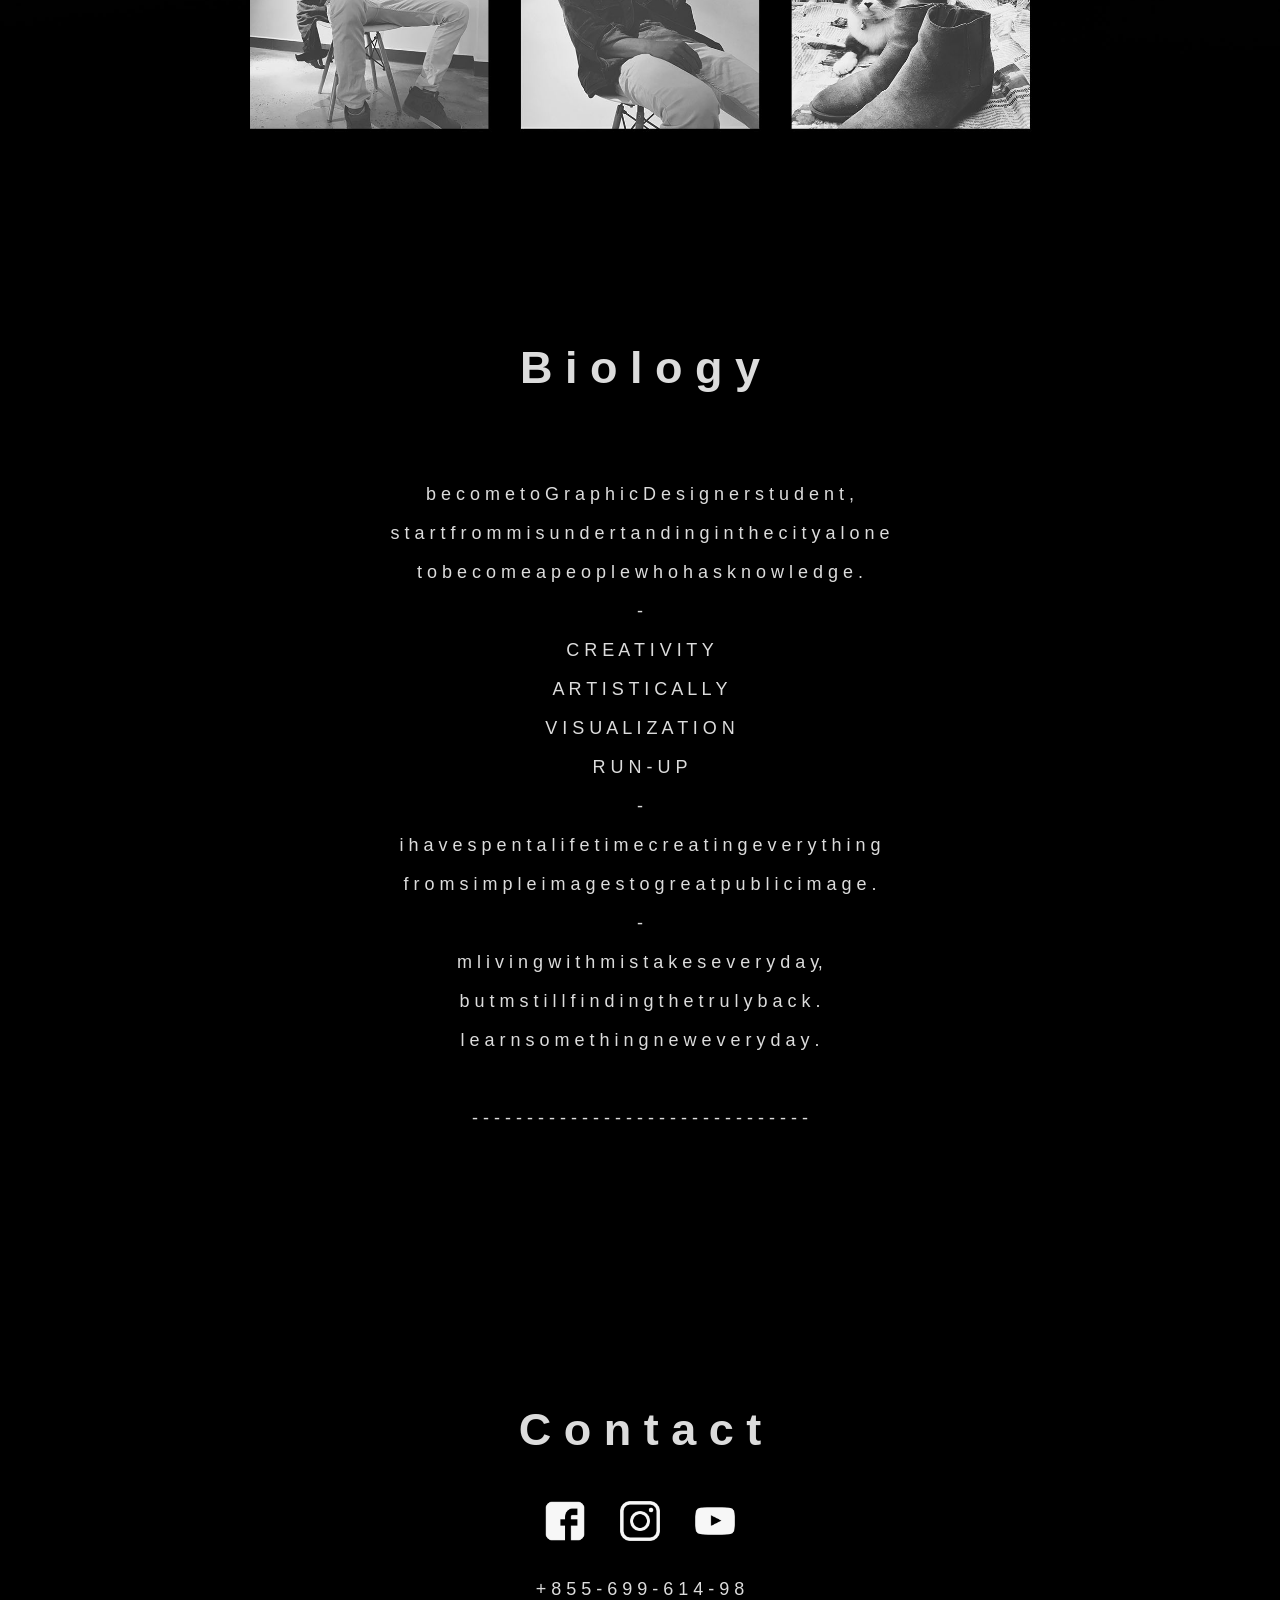
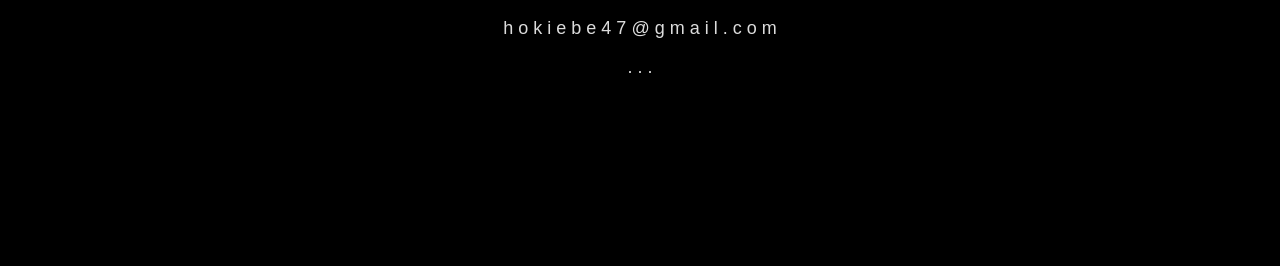
==== commit fb4d9001: "Update index.html" ====
--- a/index.html
+++ b/index.html
@@ -18,12 +18,7 @@
     
     
 <div class="homecontent">   </div>
-    
-    
-
-<a href="portfolio.html"> <div class="artwork"> </div> </a> 
-    
-        
+           
 
 <a href="Drawing.html"> <div class="drawing"> </div> </a> 
     
